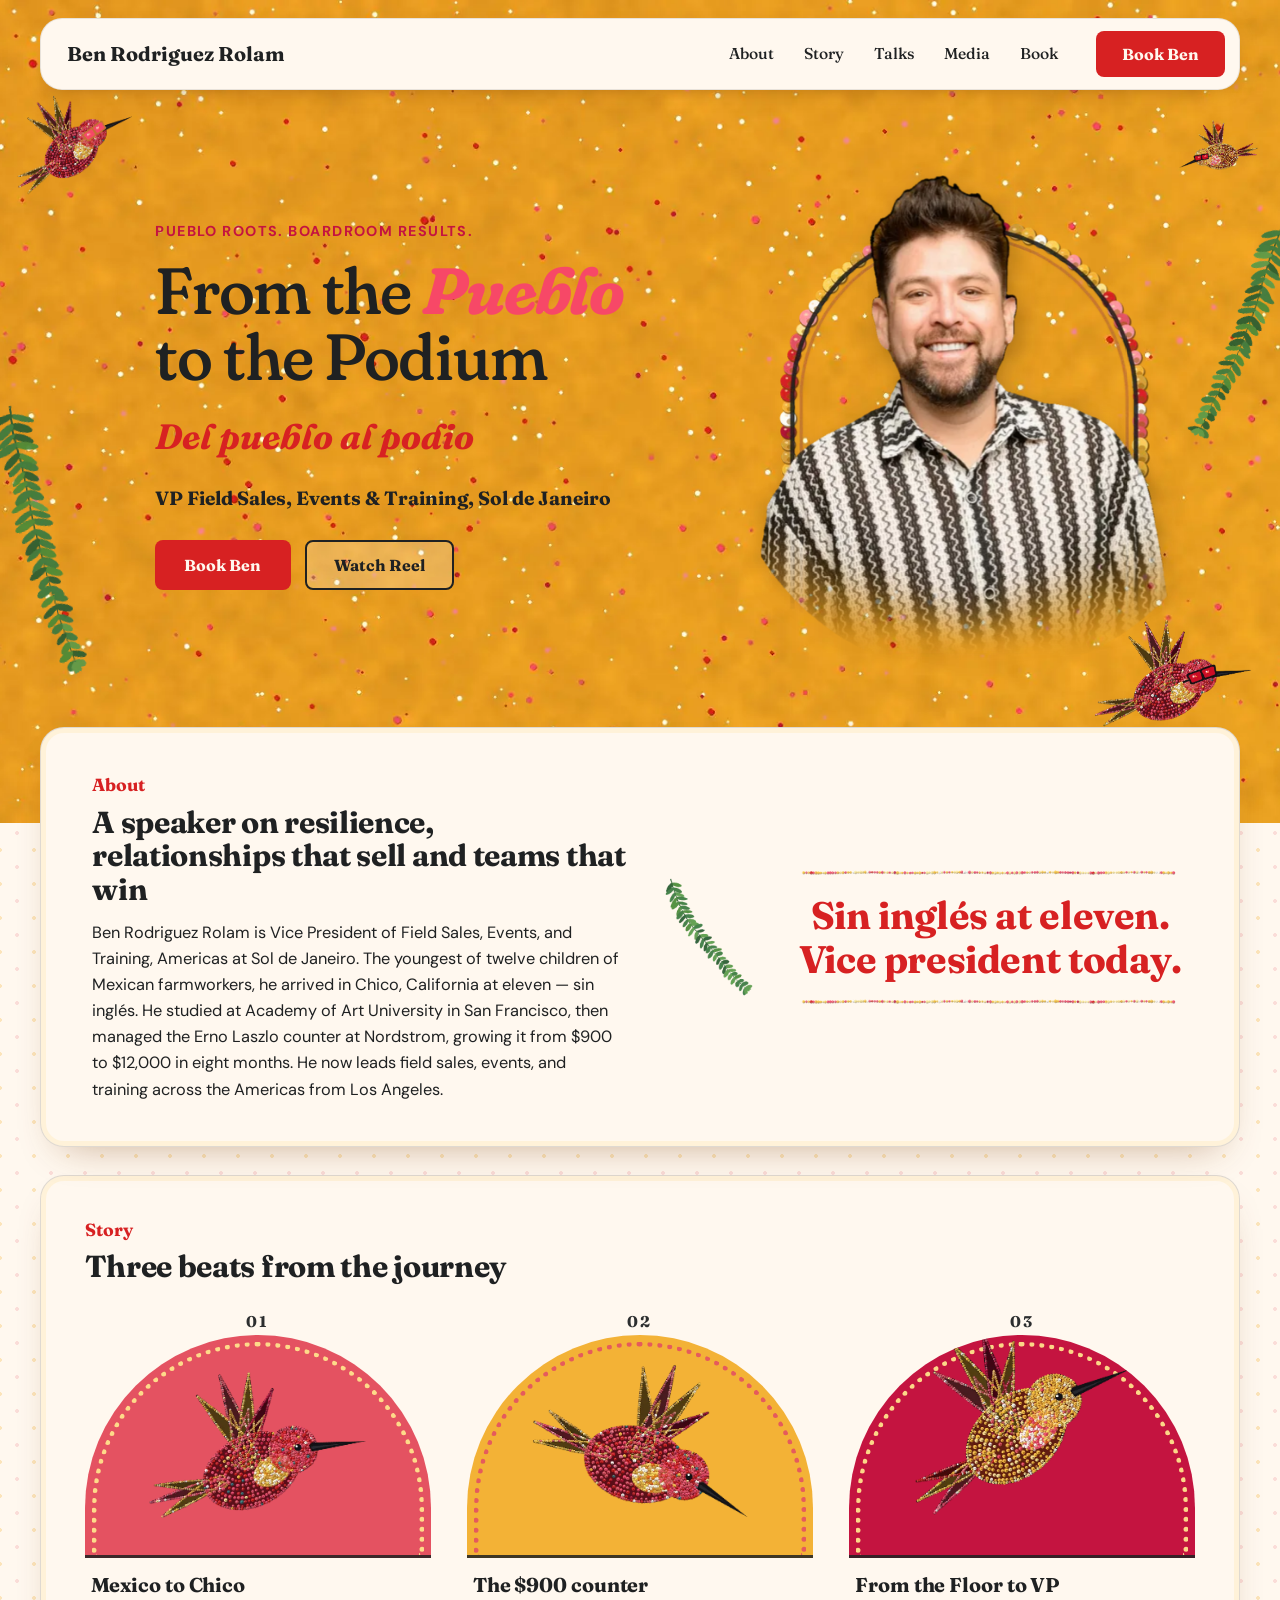
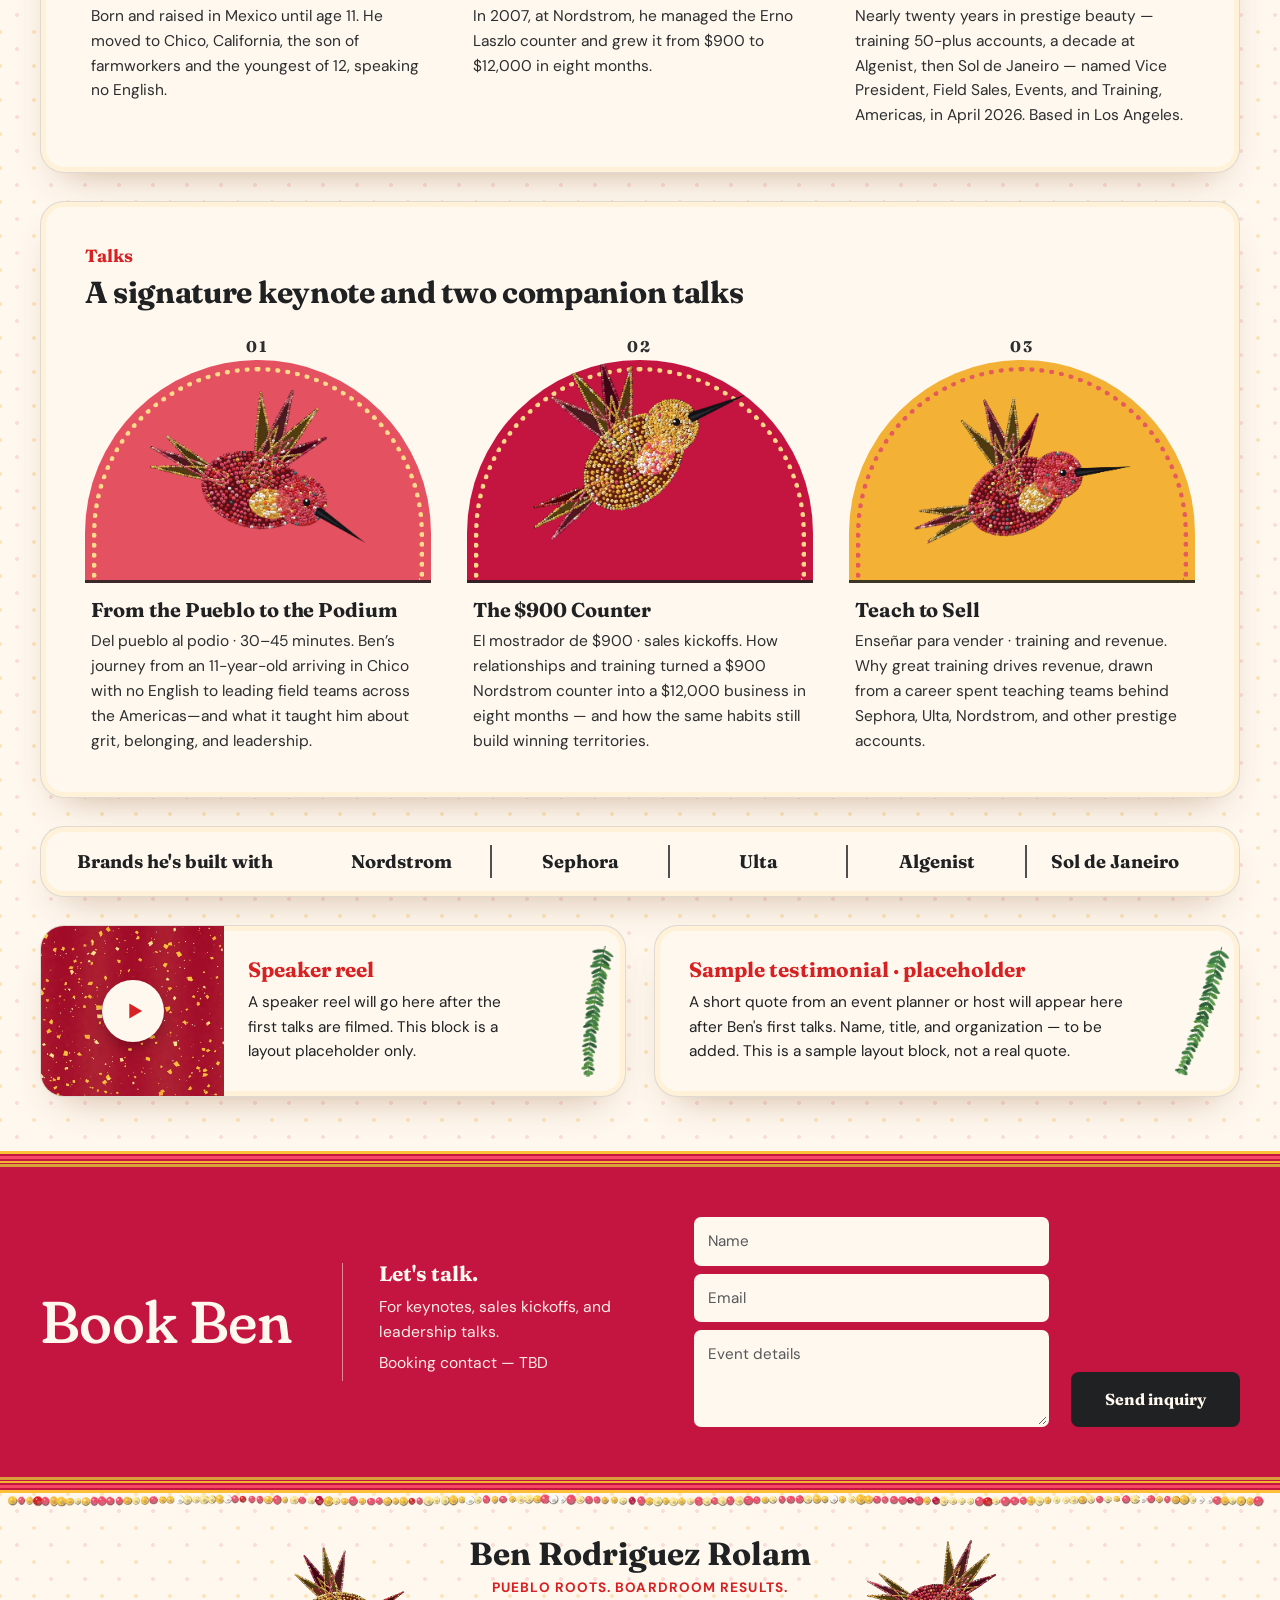
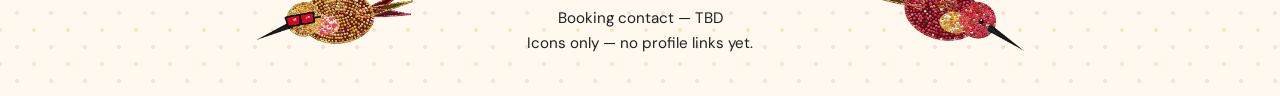
==== index.html @ c54d2fef "Ben Rodriguez Rolam homepage: D Pink & Gold" ====
<!doctype html>
<html lang="en">
<head>
<meta charset="utf-8">
<meta name="viewport" content="width=device-width, initial-scale=1, viewport-fit=cover">
<title>Ben Rodriguez Rolam — From the Pueblo to the Podium</title>
<meta name="description" content="Ben Rodriguez Rolam: Pueblo Roots. Boardroom Results. A speaker on resilience, relationships that sell and teams that win. VP Field Sales, Events &amp; Training, Sol de Janeiro.">
<meta name="theme-color" content="#F3B236">
<link rel="canonical" href="https://benrodriguezrolam.com/">

<meta property="og:type" content="website">
<meta property="og:site_name" content="Ben Rodriguez Rolam">
<meta property="og:title" content="Ben Rodriguez Rolam — From the Pueblo to the Podium">
<meta property="og:description" content="Pueblo Roots. Boardroom Results. A speaker on resilience, relationships that sell and teams that win.">
<meta property="og:url" content="https://benrodriguezrolam.com/">
<meta property="og:image" content="https://benrodriguezrolam.com/assets/og-image.jpg">
<meta property="og:image:width" content="1200">
<meta property="og:image:height" content="630">
<meta property="og:image:alt" content="Ben Rodriguez Rolam smiling in front of a beaded arch, with the headline From the Pueblo to the Podium.">
<meta name="twitter:card" content="summary_large_image">
<meta name="twitter:title" content="Ben Rodriguez Rolam — From the Pueblo to the Podium">
<meta name="twitter:description" content="Pueblo Roots. Boardroom Results. A speaker on resilience, relationships that sell and teams that win.">
<meta name="twitter:image" content="https://benrodriguezrolam.com/assets/og-image.jpg">

<link rel="icon" href="favicon.ico" sizes="any">
<link rel="icon" type="image/png" sizes="32x32" href="assets/favicon-32.png">
<link rel="icon" type="image/png" sizes="192x192" href="assets/favicon-192.png">
<link rel="apple-touch-icon" href="assets/apple-touch-icon.png">

<link rel="preconnect" href="https://fonts.googleapis.com">
<link rel="preconnect" href="https://fonts.gstatic.com" crossorigin>
<link href="https://fonts.googleapis.com/css2?family=DM+Sans:ital,opsz,wght@0,9..40,400;0,9..40,500;0,9..40,700&family=Fraunces:ital,opsz,wght@0,9..144,500;0,9..144,700;1,9..144,500;1,9..144,700&display=swap" rel="stylesheet">
<link rel="preload" as="image" href="assets/hero-gold.webp" type="image/webp">
<link rel="stylesheet" href="styles.css">

<script type="application/ld+json">
{"@context":"https://schema.org","@type":"Person","name":"Ben Rodriguez Rolam","url":"https://benrodriguezrolam.com/","jobTitle":"VP Field Sales, Events & Training, Sol de Janeiro","description":"A speaker on resilience, relationships that sell and teams that win."}
</script>
</head>
<body>
<a class="skip" href="#main">Skip to content</a>

<header class="hero" id="top">
  <nav class="nav" aria-label="Main">
    <a class="nav__name" href="#top">Ben Rodriguez Rolam</a>
    <ul class="nav__links" id="menu">
      <li><a href="#about">About</a></li>
      <li><a href="#story">Story</a></li>
      <li><a href="#talks">Talks</a></li>
      <li><a href="#media">Media</a></li>
      <li><a href="#book">Book</a></li>
    </ul>
    <a class="btn btn--red nav__cta" href="#book">Book Ben</a>
    <button class="nav__toggle" type="button" aria-expanded="false" aria-controls="menu" aria-label="Menu"><span></span><span></span><span></span></button>
  </nav>

  <div class="hero__inner">
    <div class="hero__text">
      <p class="eyebrow fade" style="--d:.15s">Pueblo Roots. Boardroom Results.</p>
      <h1 class="fade" style="--d:.3s"><span>From the <em>Pueblo</em></span> <span>to the Podium</span></h1>
      <p class="hero__sub fade" style="--d:.5s" lang="es">Del pueblo al podio</p>
      <p class="hero__role fade" style="--d:.65s">VP Field Sales, Events &amp; Training, Sol de Janeiro</p>
      <div class="hero__btns fade" style="--d:.8s">
        <a class="btn btn--red" href="#book">Book Ben</a>
        <a class="btn btn--ghost" href="#media">Watch Reel</a>
      </div>
    </div>
    <div class="hero__photo fade" style="--d:.2s">
      <img class="portrait" src="assets/ben-portrait.webp" srcset="assets/ben-portrait-sm.webp 640w, assets/ben-portrait.webp 1100w" sizes="(min-width: 900px) 560px, 90vw" width="1100" height="1067" alt="Ben Rodriguez Rolam, smiling, in a zigzag-striped shirt, framed by a beaded arch" fetchpriority="high">
    </div>
  </div>

  <!-- Landing hummingbirds: zip in, then hover. Static when reduced motion is on. -->
  <div class="birds" aria-hidden="true">
    <div class="bird bird--left"><img src="assets/bird-up-right-glasses.webp" alt="" width="560" height="489"></div>
    <div class="bird bird--right"><img src="assets/bird-right-glasses.webp" alt="" width="560" height="391"></div>
    <div class="bird bird--corner"><img src="assets/bird-up-left-glasses.webp" alt="" width="560" height="363"></div>
  </div>
  <img class="sprig sprig--l" src="assets/sprig-3.webp" alt="" width="112" height="568" aria-hidden="true">
  <img class="sprig sprig--r" src="assets/sprig-1.webp" alt="" width="160" height="581" aria-hidden="true">
</header>

<main id="main">
  <section class="about wrap" id="about" aria-labelledby="about-h">
    <div class="paper about__card">
      <div class="about__copy">
        <p class="label">About</p>
        <h2 id="about-h">A speaker on resilience, relationships that sell and teams that win</h2>
        <p>Ben Rodriguez Rolam is Vice President of Field Sales, Events, and Training, Americas at Sol de Janeiro. The youngest of twelve children of Mexican farmworkers, he arrived in Chico, California at eleven — sin inglés. He studied at Academy of Art University in San Francisco, then managed the Erno Laszlo counter at Nordstrom, growing it from $900 to $12,000 in eight months. He now leads field sales, events, and training across the Americas from Los Angeles.</p>
      </div>
      <img class="about__sprig" src="assets/sprig-2.webp" alt="" width="260" height="346" loading="lazy">
      <figure class="quote">
        <img class="quote__rule" src="assets/dotted-divider.webp" alt="" width="1800" height="60" loading="lazy">
        <blockquote><span lang="es">Sin inglés</span> at eleven.<br>Vice president today.</blockquote>
        <img class="quote__rule" src="assets/dotted-divider.webp" alt="" width="1800" height="60" loading="lazy">
      </figure>
    </div>
  </section>

  <section class="wrap panel-section reveal" id="story" aria-labelledby="story-h">
    <div class="paper panel">
      <p class="label">Story</p>
      <h2 id="story-h">Three beats from the journey</h2>
      <div class="cards">
        <article class="card">
          <p class="card__n">01</p>
          <div class="arch arch--pink"><img src="assets/bird-right.webp" alt="" width="560" height="391" loading="lazy"></div>
          <div class="card__body"><h3>Mexico to Chico</h3><p>Born and raised in Mexico until age 11. He moved to Chico, California, the son of farmworkers and the youngest of 12, speaking no English.</p></div>
        </article>
        <article class="card">
          <p class="card__n">02</p>
          <div class="arch arch--gold"><img src="assets/bird-dive.webp" alt="" width="560" height="407" loading="lazy"></div>
          <div class="card__body"><h3>The $900 counter</h3><p>In 2007, at Nordstrom, he managed the Erno Laszlo counter and grew it from $900 to $12,000 in eight months.</p></div>
        </article>
        <article class="card">
          <p class="card__n">03</p>
          <div class="arch arch--magenta"><img src="assets/bird-up-right.webp" alt="" width="560" height="489" loading="lazy"></div>
          <div class="card__body"><h3>From the Floor to VP</h3><p>Nearly twenty years in prestige beauty — training 50-plus accounts, a decade at Algenist, then Sol de Janeiro — named Vice President, Field Sales, Events, and Training, Americas, in April 2026. Based in Los Angeles.</p></div>
        </article>
      </div>
    </div>
  </section>

  <section class="wrap panel-section reveal" id="talks" aria-labelledby="talks-h">
    <div class="paper panel">
      <p class="label">Talks</p>
      <h2 id="talks-h">A signature keynote and two companion talks</h2>
      <div class="cards">
        <article class="card">
          <p class="card__n">01</p>
          <div class="arch arch--pink"><img src="assets/bird-dive.webp" alt="" width="560" height="407" loading="lazy"></div>
          <div class="card__body"><h3>From the Pueblo to the Podium</h3><p><span lang="es">Del pueblo al podio</span> · 30–45 minutes. Ben’s journey from an 11-year-old arriving in Chico with no English to leading field teams across the Americas—and what it taught him about grit, belonging, and leadership.</p></div>
        </article>
        <article class="card">
          <p class="card__n">02</p>
          <div class="arch arch--magenta"><img src="assets/bird-up-right.webp" alt="" width="560" height="489" loading="lazy"></div>
          <div class="card__body"><h3>The $900 Counter</h3><p><span lang="es">El mostrador de $900</span> · sales kickoffs. How relationships and training turned a $900 Nordstrom counter into a $12,000 business in eight months — and how the same habits still build winning territories.</p></div>
        </article>
        <article class="card">
          <p class="card__n">03</p>
          <div class="arch arch--gold"><img src="assets/bird-right.webp" alt="" width="560" height="391" loading="lazy"></div>
          <div class="card__body"><h3>Teach to Sell</h3><p><span lang="es">Enseñar para vender</span> · training and revenue. Why great training drives revenue, drawn from a career spent teaching teams behind Sephora, Ulta, Nordstrom, and other prestige accounts.</p></div>
        </article>
      </div>
    </div>
  </section>

  <section class="wrap reveal" aria-labelledby="brands-h">
    <div class="paper brands">
      <h2 id="brands-h" class="brands__lead">Brands he's built with</h2>
      <ul class="brands__list">
        <li>Nordstrom</li><li>Sephora</li><li>Ulta</li><li>Algenist</li><li>Sol de Janeiro</li>
      </ul>
    </div>
  </section>

  <section class="wrap media reveal" id="media" aria-label="Media">
    <article class="paper media__card">
      <div class="reel" role="img" aria-label="Speaker reel placeholder"><span class="reel__play"><svg viewBox="0 0 24 24" aria-hidden="true"><path d="M8 5.5v13l11-6.5z"/></svg></span></div>
      <div class="media__copy">
        <h3>Speaker reel</h3>
        <p>A speaker reel will go here after the first talks are filmed. This block is a layout placeholder only.</p>
      </div>
      <img class="media__sprig" src="assets/sprig-3.webp" alt="" width="112" height="568" loading="lazy">
    </article>
    <article class="paper media__card media__card--quote">
      <div class="media__copy">
        <h3>Sample testimonial · placeholder</h3>
        <p>A short quote from an event planner or host will appear here after Ben's first talks. Name, title, and organization — to be added. This is a sample layout block, not a real quote.</p>
      </div>
      <img class="media__sprig" src="assets/sprig-1.webp" alt="" width="160" height="581" loading="lazy">
    </article>
  </section>

  <section class="book" id="book" aria-labelledby="book-h">
    <div class="book__inner wrap">
      <h2 id="book-h" class="book__title">Book Ben</h2>
      <div class="book__copy">
        <h3>Let's talk.</h3>
        <p>For keynotes, sales kickoffs, and leadership talks.</p>
        <p>Booking contact — TBD</p>
      </div>
      <form class="form" id="inquiry" novalidate>
        <label><span class="sr">Name</span><input type="text" name="name" placeholder="Name" autocomplete="name"></label>
        <label><span class="sr">Email</span><input type="email" name="email" placeholder="Email" autocomplete="email"></label>
        <label><span class="sr">Event details</span><textarea name="details" rows="3" placeholder="Event details"></textarea></label>
        <button class="btn btn--ink" type="submit">Send inquiry</button>
        <p class="form__note" id="form-note" role="status" aria-live="polite" hidden>The inquiry form isn't live yet. Booking contact — TBD.</p>
      </form>
    </div>
  </section>
</main>

<footer class="foot">
  <img class="foot__beads" src="assets/dotted-divider.webp" alt="" width="1800" height="60" loading="lazy">
  <div class="foot__inner">
    <img class="foot__bird foot__bird--l" src="assets/bird-up-left-glasses.webp" alt="" width="560" height="363" loading="lazy">
    <div class="foot__center">
      <p class="foot__name">Ben Rodriguez Rolam</p>
      <p class="foot__tag">Pueblo Roots. Boardroom Results.</p>
      <p>Booking contact — TBD</p>
      <p>Icons only — no profile links yet.</p>
    </div>
    <img class="foot__bird foot__bird--r" src="assets/bird-dive.webp" alt="" width="560" height="407" loading="lazy">
  </div>
</footer>

<script src="script.js"></script>
</body>
</html>
---- styles.css ----
/* Ben Rodriguez Rolam — homepage. Plain CSS, no build step. */
:root{
  --gold:#FCC038; --gold-2:#F3B236; --gold-3:#D8A038; --gold-4:#C37431;
  --pink:#E45261; --pink-hot:#F74867; --magenta:#C41440; --red:#D72122;
  --cream:#FFF8EF; --ink:#1F2122;
  --serif:"Fraunces","Iowan Old Style","Palatino Linotype",Georgia,serif;
  --sans:"DM Sans",system-ui,-apple-system,"Segoe UI",Roboto,sans-serif;
  --wrap:1200px;
  --pad:clamp(16px,4vw,40px);
}
*,*::before,*::after{box-sizing:border-box}
html{scroll-behavior:smooth;scroll-padding-top:20px;-webkit-text-size-adjust:100%}
body{
  margin:0;font-family:var(--sans);font-size:1rem;line-height:1.6;color:var(--ink);
  background-color:var(--cream);
  background-image:
    radial-gradient(circle,rgba(228,82,97,.16) 1.6px,transparent 2.2px),
    radial-gradient(circle,rgba(243,178,54,.28) 1.6px,transparent 2.2px);
  background-size:34px 34px,34px 34px;background-position:0 0,17px 17px;
  overflow-x:hidden;
}
img{max-width:100%;height:auto;display:block}
a{color:inherit}
h1,h2,h3{font-family:var(--serif);margin:0;line-height:1.1}
p{margin:0 0 .8em}
.sr{position:absolute;width:1px;height:1px;overflow:hidden;clip:rect(0 0 0 0);white-space:nowrap}
.skip{position:absolute;left:-999px;top:8px;background:var(--ink);color:var(--cream);padding:8px 14px;border-radius:8px;z-index:100}
.skip:focus{left:8px}
.wrap{width:100%;max-width:calc(var(--wrap) + var(--pad)*2);margin-inline:auto;padding-inline:var(--pad)}
:focus-visible{outline:3px solid var(--ink);outline-offset:3px;border-radius:6px}

/* ---------- buttons ---------- */
.btn{
  display:inline-flex;align-items:center;justify-content:center;gap:.5em;
  font-family:var(--serif);font-weight:700;font-size:1rem;line-height:1;text-decoration:none;
  padding:.95em 1.7em;border-radius:8px;border:2px solid transparent;cursor:pointer;
  transition:transform .18s ease,box-shadow .18s ease,background .18s ease;
}
.btn:hover{transform:translateY(-2px);box-shadow:0 8px 18px -8px rgba(31,33,34,.55)}
.btn--red{background:var(--red);color:var(--cream)}
.btn--red:hover{background:var(--magenta)}
.btn--ghost{border-color:var(--ink);color:var(--ink);background:rgba(255,248,239,.25)}
.btn--ghost:hover{background:var(--cream)}
.btn--ink{background:var(--ink);color:var(--cream)}

/* ---------- hero ---------- */
.hero{
  position:relative;isolation:isolate;overflow:clip;
  background:var(--gold-2) url("assets/hero-gold.webp") center/cover no-repeat;
  padding:18px var(--pad) 150px;
}
.nav{
  position:relative;z-index:20;max-width:var(--wrap);margin:0 auto;
  display:flex;align-items:center;gap:24px;
  background:var(--cream);border-radius:22px;padding:12px 14px 12px 26px;
  box-shadow:0 8px 24px -14px rgba(90,40,0,.55);border:1.5px solid rgba(31,33,34,.1);
}
.nav__name{font-family:var(--serif);font-weight:700;font-size:1.25rem;text-decoration:none;white-space:nowrap;margin-right:auto}
.nav__links{display:flex;gap:30px;list-style:none;margin:0 14px 0 0;padding:0}
.nav__links a{font-family:var(--serif);font-weight:500;text-decoration:none;font-size:.98rem;position:relative;padding:4px 0}
.nav__links a::after{content:"";position:absolute;left:0;right:0;bottom:-1px;height:2px;border-radius:2px;background:var(--pink-hot);transform:scaleX(0);transition:transform .2s}
.nav__links a:hover::after{transform:scaleX(1)}
.nav__cta{padding:.8em 1.5em;white-space:nowrap}
.nav__toggle{display:none;background:none;border:0;padding:10px;cursor:pointer;flex-direction:column;gap:5px}
.nav__toggle span{display:block;width:22px;height:2.5px;background:var(--ink);border-radius:2px;transition:transform .2s,opacity .2s}
.nav__toggle[aria-expanded="true"] span:nth-child(1){transform:translateY(7.5px) rotate(45deg)}
.nav__toggle[aria-expanded="true"] span:nth-child(2){opacity:0}
.nav__toggle[aria-expanded="true"] span:nth-child(3){transform:translateY(-7.5px) rotate(-45deg)}

.hero__inner{
  position:relative;z-index:5;max-width:var(--wrap);margin:0 auto;
  display:grid;grid-template-columns:1.05fr .95fr;align-items:center;gap:clamp(8px,3vw,40px);
  padding-top:clamp(20px,4vw,48px);
}
.hero__text{padding-left:clamp(0px,9vw,120px);padding-block:20px}
.eyebrow{font-weight:700;font-size:.9rem;letter-spacing:.1em;text-transform:uppercase;color:var(--magenta);margin-bottom:14px}
.hero h1{font-weight:500;font-size:clamp(2.1rem,5.1vw,4.4rem);letter-spacing:-.02em;line-height:1.02;font-variation-settings:"SOFT" 100,"WONK" 1}
.hero h1 span{display:block;white-space:nowrap}
.hero h1 em{font-style:italic;font-weight:700;color:var(--pink-hot)}
.hero__sub{font-family:var(--serif);font-style:italic;font-weight:700;font-size:clamp(1.5rem,2.8vw,2.2rem);color:var(--red);margin:18px 0 18px}
.hero__role{font-family:var(--serif);font-weight:700;font-size:clamp(1rem,1.5vw,1.2rem);margin-bottom:26px}
.hero__btns{display:flex;gap:14px;flex-wrap:wrap}
.hero__photo{position:relative;justify-self:end;width:100%;max-width:580px}
.portrait{width:100%;height:auto}

.sprig{position:absolute;z-index:2;pointer-events:none;opacity:.95}
.sprig--l{left:max(10px,calc(50% - 640px + 6px));bottom:140px;width:56px;transform:rotate(-12deg)}
.sprig--r{right:max(6px,calc(50% - 650px));top:215px;width:64px;transform:rotate(14deg)}

/* ---------- landing hummingbirds ---------- */
.birds{position:absolute;inset:0;z-index:8;pointer-events:none}
.bird{position:absolute;will-change:transform,opacity;
  animation:zip 1.7s cubic-bezier(.16,.8,.24,1) var(--delay,.3s) both}
.bird img{width:100%;height:auto;transform-origin:50% 60%;
  animation:flutter .09s ease-in-out calc(var(--delay,.3s)) 18 alternate,
            hover 3.4s ease-in-out calc(var(--delay,.3s) + 1.7s) infinite}
.bird--left{--delay:.35s;--fx:-60vw;--fy:90px;--fr:-14deg;left:max(8px,calc(50% - 640px + 14px));top:92px;width:clamp(86px,9.5vw,132px)}
.bird--right{--delay:.7s;--fx:55vw;--fy:120px;--fr:12deg;right:max(8px,calc(50% - 640px + 24px));bottom:92px;width:clamp(110px,13vw,176px)}
.bird--right img{animation-duration:.09s,3.9s}
.bird--corner{--delay:1.05s;--fx:50vw;--fy:-10px;--fr:8deg;right:max(10px,calc(50% - 640px + 20px));top:118px;width:clamp(64px,6.5vw,92px)}
.bird--corner img{animation-duration:.08s,3.1s}
@keyframes zip{
  0%{opacity:0;transform:translate(var(--fx),var(--fy)) rotate(var(--fr)) scale(.8)}
  12%{opacity:1}
  70%{transform:translate(calc(var(--fx)*-.04),-8px) rotate(calc(var(--fr)*-.3)) scale(1.03)}
  100%{opacity:1;transform:translate(0,0) rotate(0) scale(1)}
}
@keyframes flutter{from{transform:rotate(-3deg) scaleY(1)}to{transform:rotate(3deg) scaleY(.9)}}
@keyframes hover{0%,100%{transform:translateY(0) rotate(0)}50%{transform:translateY(-6px) rotate(1.8deg)}}

.fade{animation:fadeUp .9s cubic-bezier(.2,.7,.2,1) var(--d,0s) both}
@keyframes fadeUp{from{opacity:0;transform:translateY(18px)}to{opacity:1;transform:none}}

/* ---------- paper cards ---------- */
.paper{
  background:var(--cream);border:1.5px solid rgba(31,33,34,.14);border-radius:24px;
  box-shadow:0 18px 40px -22px rgba(120,60,10,.45),inset 0 0 0 5px rgba(252,192,56,.12);
}
.label{font-family:var(--serif);font-weight:700;color:var(--red);font-size:1.1rem;margin-bottom:6px}
h2{font-weight:700;font-size:clamp(1.45rem,2.4vw,1.9rem);letter-spacing:-.01em}

/* about */
.about{margin-top:-96px;position:relative;z-index:10}
.about__card{
  display:grid;grid-template-columns:minmax(0,1.35fr) auto minmax(0,1fr);align-items:center;
  gap:clamp(16px,3vw,44px);padding:clamp(22px,3.4vw,44px) clamp(22px,4vw,56px);
}
.about__copy h2{margin-bottom:14px;max-width:30ch}
.about__copy p:last-child{margin:0;font-size:1.02rem;max-width:62ch}
.about__sprig{width:90px;opacity:.95}
.quote{margin:0;text-align:center}
.quote blockquote{
  margin:14px 0;font-family:var(--serif);font-weight:700;color:var(--red);
  font-size:clamp(1.7rem,3vw,2.5rem);line-height:1.15;letter-spacing:-.01em;
}
.quote__rule{width:100%;max-width:380px;margin-inline:auto}

/* story + talks */
.panel-section{margin-top:28px}
.panel{padding:clamp(22px,3.4vw,40px) clamp(18px,3.4vw,44px) clamp(26px,3.4vw,44px)}
.panel h2{margin-bottom:26px}
.cards{display:grid;grid-template-columns:repeat(3,minmax(0,1fr));gap:clamp(18px,3vw,36px)}
.card__n{font-family:var(--serif);font-weight:700;text-align:center;margin:0 0 6px;font-size:.95rem;letter-spacing:.14em;color:var(--magenta)}
.arch{
  position:relative;border-bottom:3px solid rgba(31,33,34,.85);aspect-ratio:1.55/1;border-radius:999px 999px 0 0;
  display:flex;align-items:flex-end;justify-content:center;overflow:hidden;
  padding-bottom:6%;
}
.arch::after{content:"";position:absolute;inset:7px 7px 0;border-radius:999px 999px 0 0;border:5px dotted rgba(255,226,140,.95);border-bottom:0;pointer-events:none}
.arch--pink{background:var(--pink)}
.arch--gold{background:var(--gold-2)}
.arch--magenta{background:var(--magenta)}
.arch--gold::after{border-color:rgba(228,82,97,.9)}
.arch img{width:66%;max-width:260px;position:relative;z-index:1;transform:translateY(-6%)}
.card__body{padding:16px 6px 0}
.card h3{font-weight:700;font-size:1.25rem;margin-bottom:8px;letter-spacing:-.005em}
.card p{font-size:.97rem;line-height:1.6;margin:0;color:#2c2e2f}

/* brands */
.brands{display:flex;align-items:center;margin-top:28px;padding:18px clamp(16px,3vw,36px);gap:clamp(12px,2.4vw,32px)}
.brands__lead{font-size:1.15rem;white-space:nowrap}
.brands__list{display:flex;flex:1;justify-content:space-between;list-style:none;margin:0;padding:0;font-family:var(--serif);font-weight:700;font-size:1.15rem}
.brands__list li{flex:1;text-align:center;padding:2px 10px}
.brands__list li+li{border-left:2px solid rgba(31,33,34,.78)}
.brands__lead{padding-right:clamp(0px,1vw,10px)}

/* media */
.media{display:grid;grid-template-columns:1fr 1fr;gap:clamp(16px,2.4vw,28px);margin-top:28px;padding-inline:var(--pad)}
.media__card{position:relative;display:flex;align-items:stretch;gap:clamp(14px,2vw,24px);overflow:hidden;min-height:170px;padding-right:clamp(70px,8vw,110px)}
.media__card--quote{padding:clamp(20px,2.6vw,30px) clamp(80px,9vw,120px) clamp(20px,2.6vw,30px) clamp(20px,3vw,34px)}
.reel{flex:0 0 38%;position:relative;background:var(--magenta) url("assets/reel.webp") center/cover;display:grid;place-items:center;min-height:170px}
.reel__play{width:62px;height:62px;border-radius:50%;background:var(--cream);display:grid;place-items:center;box-shadow:0 6px 18px -6px rgba(0,0,0,.5)}
.reel__play svg{width:28px;height:28px;fill:var(--red);margin-left:3px}
.media__copy{align-self:center;padding:18px 0}
.media__card--quote .media__copy{padding:0}
.media__copy h3{font-weight:700;font-size:1.3rem;color:var(--red);margin-bottom:8px}
.media__copy p{margin:0;font-size:.96rem}
.media__sprig{position:absolute;right:18px;top:50%;height:min(150px,80%);width:auto;transform:translateY(-50%) rotate(10deg)}

/* book */
.book{
  margin-top:54px;color:var(--cream);
  background:var(--magenta);
  padding:clamp(40px,5.4vw,66px) 0;position:relative;
}
.book::before,.book::after{
  content:"";position:absolute;left:0;right:0;height:16px;
  background:repeating-linear-gradient(to bottom,var(--gold) 0 3px,var(--magenta) 3px 5px,var(--pink-hot) 5px 8px,var(--magenta) 8px 10px,var(--gold-2) 10px 12px,var(--magenta) 12px 13px,var(--gold-3) 13px 16px);
}
.book::before{top:0}.book::after{bottom:0;transform:scaleY(-1)}
.book__inner{display:grid;grid-template-columns:auto auto 1fr;gap:clamp(20px,4vw,56px);align-items:center}
.book__title{font-weight:500;font-size:clamp(2.4rem,4.6vw,3.7rem);letter-spacing:-.01em;line-height:1;font-variation-settings:"SOFT" 100,"WONK" 1}
.book__copy{border-left:1.5px solid rgba(255,248,239,.5);padding-left:clamp(18px,3vw,36px);max-width:300px}
.book__copy h3{font-size:1.3rem;margin-bottom:8px}
.book__copy p{margin:0 0 6px;font-size:.98rem;opacity:.96}
.form{display:grid;grid-template-columns:1fr auto;grid-template-areas:"n b" "e b" "d b";gap:8px 22px;align-items:start;max-width:620px;justify-self:end;width:100%}
.form label:nth-of-type(1){grid-area:n}.form label:nth-of-type(2){grid-area:e}.form label:nth-of-type(3){grid-area:d}
.form .btn{grid-area:b;align-self:end;padding:1.1em 2em}
.form input,.form textarea{
  width:100%;font:inherit;font-size:.95rem;color:var(--ink);background:var(--cream);
  border:2px solid transparent;border-radius:7px;padding:10px 12px;display:block;
}
.form textarea{resize:vertical;min-height:84px}
.form input::placeholder,.form textarea::placeholder{color:#55585a}
.form input:focus,.form textarea:focus{outline:3px solid var(--gold);outline-offset:1px}
.form__note{grid-column:1/-1;margin:6px 0 0;font-weight:700;color:var(--gold);font-size:.95rem}

/* footer */
.foot{text-align:center;padding:0 var(--pad) 40px;position:relative;overflow:hidden}
.foot__beads{width:100%;max-width:none;height:14px;object-fit:cover;margin:0 calc(var(--pad)*-1);width:calc(100% + var(--pad)*2)}
.foot__inner{position:relative;max-width:var(--wrap);margin:0 auto;padding:28px 0 0;display:flex;align-items:center;justify-content:center;gap:clamp(8px,4vw,60px)}
.foot__center{flex:0 1 auto}
.foot__center p{margin:0;font-size:.95rem}
.foot__name{font-family:var(--serif);font-weight:700;font-size:clamp(1.5rem,2.6vw,2rem)!important;line-height:1.1}
.foot__tag{font-weight:700;letter-spacing:.08em;text-transform:uppercase;color:var(--red);font-size:.85rem!important;margin:6px 0 8px!important}
.foot__bird{width:clamp(96px,13vw,170px);flex:none}
.foot__bird--r{transform:scaleX(1)}

/* scroll reveal (only when JS is on) */
.js .reveal{opacity:0;transform:translateY(22px);transition:opacity .7s ease,transform .7s ease}
.js .reveal.in{opacity:1;transform:none}

/* ---------- tablet ---------- */
@media (max-width:1020px){
  .about__card{grid-template-columns:1fr;text-align:left}
  .about__sprig{display:none}
  .quote{border-top:1.5px dashed rgba(196,20,64,.35);padding-top:20px}
  .quote__rule{max-width:300px}
  .book__inner{grid-template-columns:1fr 1fr}
  .book__title{grid-column:1/-1}
  .book__copy{max-width:none}
  .form{justify-self:stretch;max-width:none}
  .media{grid-template-columns:1fr}
  .brands{flex-wrap:wrap}
  .sprig--l,.sprig--r{display:none}
}
@media (max-width:860px){
  .cards{grid-template-columns:1fr;max-width:460px;margin-inline:auto}
  .arch{aspect-ratio:1.7/1}
  .hero__inner{grid-template-columns:1fr}
  .hero h1{font-size:clamp(2.1rem,8vw,3.8rem)}
  .hero__text{padding-left:0;text-align:left;padding-top:84px}
  .hero__photo{justify-self:center;max-width:520px;margin-top:-34px}
  .nav__links{
    position:absolute;left:0;right:0;top:calc(100% + 8px);margin:0;flex-direction:column;gap:0;
    background:var(--cream);border-radius:18px;border:1.5px solid rgba(31,33,34,.12);padding:8px 22px;
    box-shadow:0 18px 30px -14px rgba(90,40,0,.5);display:none;
  }
  .nav__links.open{display:flex}
  .nav__links li+li{border-top:1px solid rgba(31,33,34,.1)}
  .nav__links a{display:block;padding:14px 0;font-size:1.1rem}
  .nav__links a::after{display:none}
  .nav__toggle{display:flex}
  .nav{gap:8px;padding:9px 6px 9px 18px}
  .nav__name{font-size:1.02rem}
  .nav__cta{padding:.7em 1.05em;font-size:.9rem}
  .nav__toggle{padding:8px}
  .bird--left{top:86px}
}
@media (max-width:640px){
  .hero{padding-bottom:110px}
  .about{margin-top:-70px}
  .brands{display:block;padding:18px}
  .brands__lead{text-align:center;margin-bottom:12px}
  .brands__list{display:grid;grid-template-columns:1fr 1fr;gap:10px 0}
  .brands__list li:nth-child(odd){border-left:0}
  .brands__list li:nth-child(5){grid-column:1/-1;border-left:0;border-top:2px solid rgba(31,33,34,.2);padding-top:10px;margin-top:2px}
  .brands__list li+li{border-left:2px solid rgba(31,33,34,.5)}
  .brands__list li:nth-child(3){border-left:0}
  .media__card{flex-direction:column;padding-right:0;min-height:0}
  .reel{flex:none;min-height:180px}
  .media__copy{padding:6px 76px 22px 20px}
  .media__card--quote{padding:22px 76px 22px 20px}
  .media__sprig{top:auto;bottom:20px;height:96px;transform:rotate(10deg)}
  .media__card--quote .media__sprig{top:50%;bottom:auto;height:110px;transform:translateY(-50%) rotate(10deg)}
  .book__inner{grid-template-columns:1fr}
  .book__copy{border-left:0;padding-left:0;border-top:1.5px solid rgba(255,248,239,.4);padding-top:18px}
  .form{grid-template-columns:1fr;grid-template-areas:"n" "e" "d" "b"}
  .form .btn{width:100%}
  .foot__inner{flex-direction:column;gap:10px;padding-top:16px}
  .foot__bird{width:96px}
  .foot__bird--l{order:-1}
  .foot__bird--r{order:2;margin-top:6px}
}
@media (max-width:420px){
  .eyebrow{font-size:.8rem}
  .hero__btns .btn{flex:1}
}

/* ---------- reduced motion: static, finished state ---------- */
@media (prefers-reduced-motion:reduce){
  html{scroll-behavior:auto}
  .bird,.bird img,.fade{animation:none!important}
  .js .reveal{opacity:1;transform:none;transition:none}
  .btn{transition:none}
}
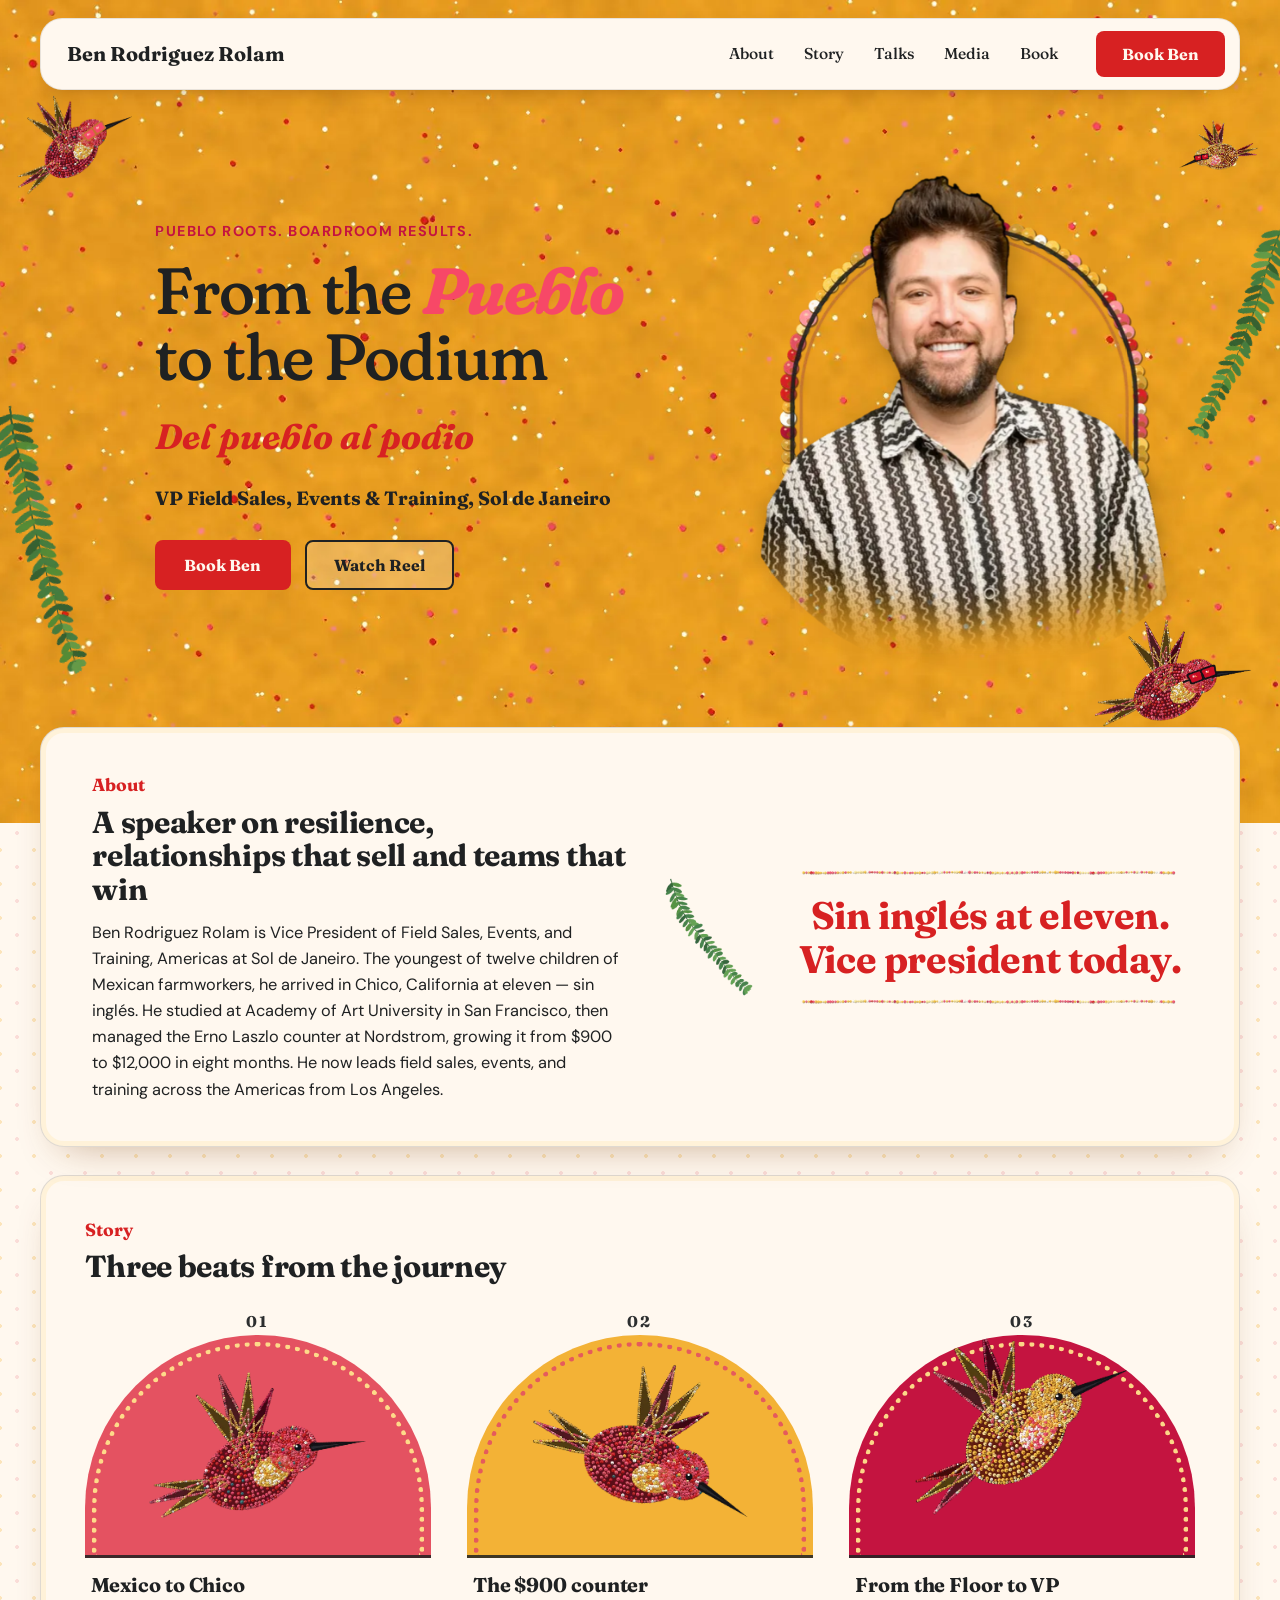
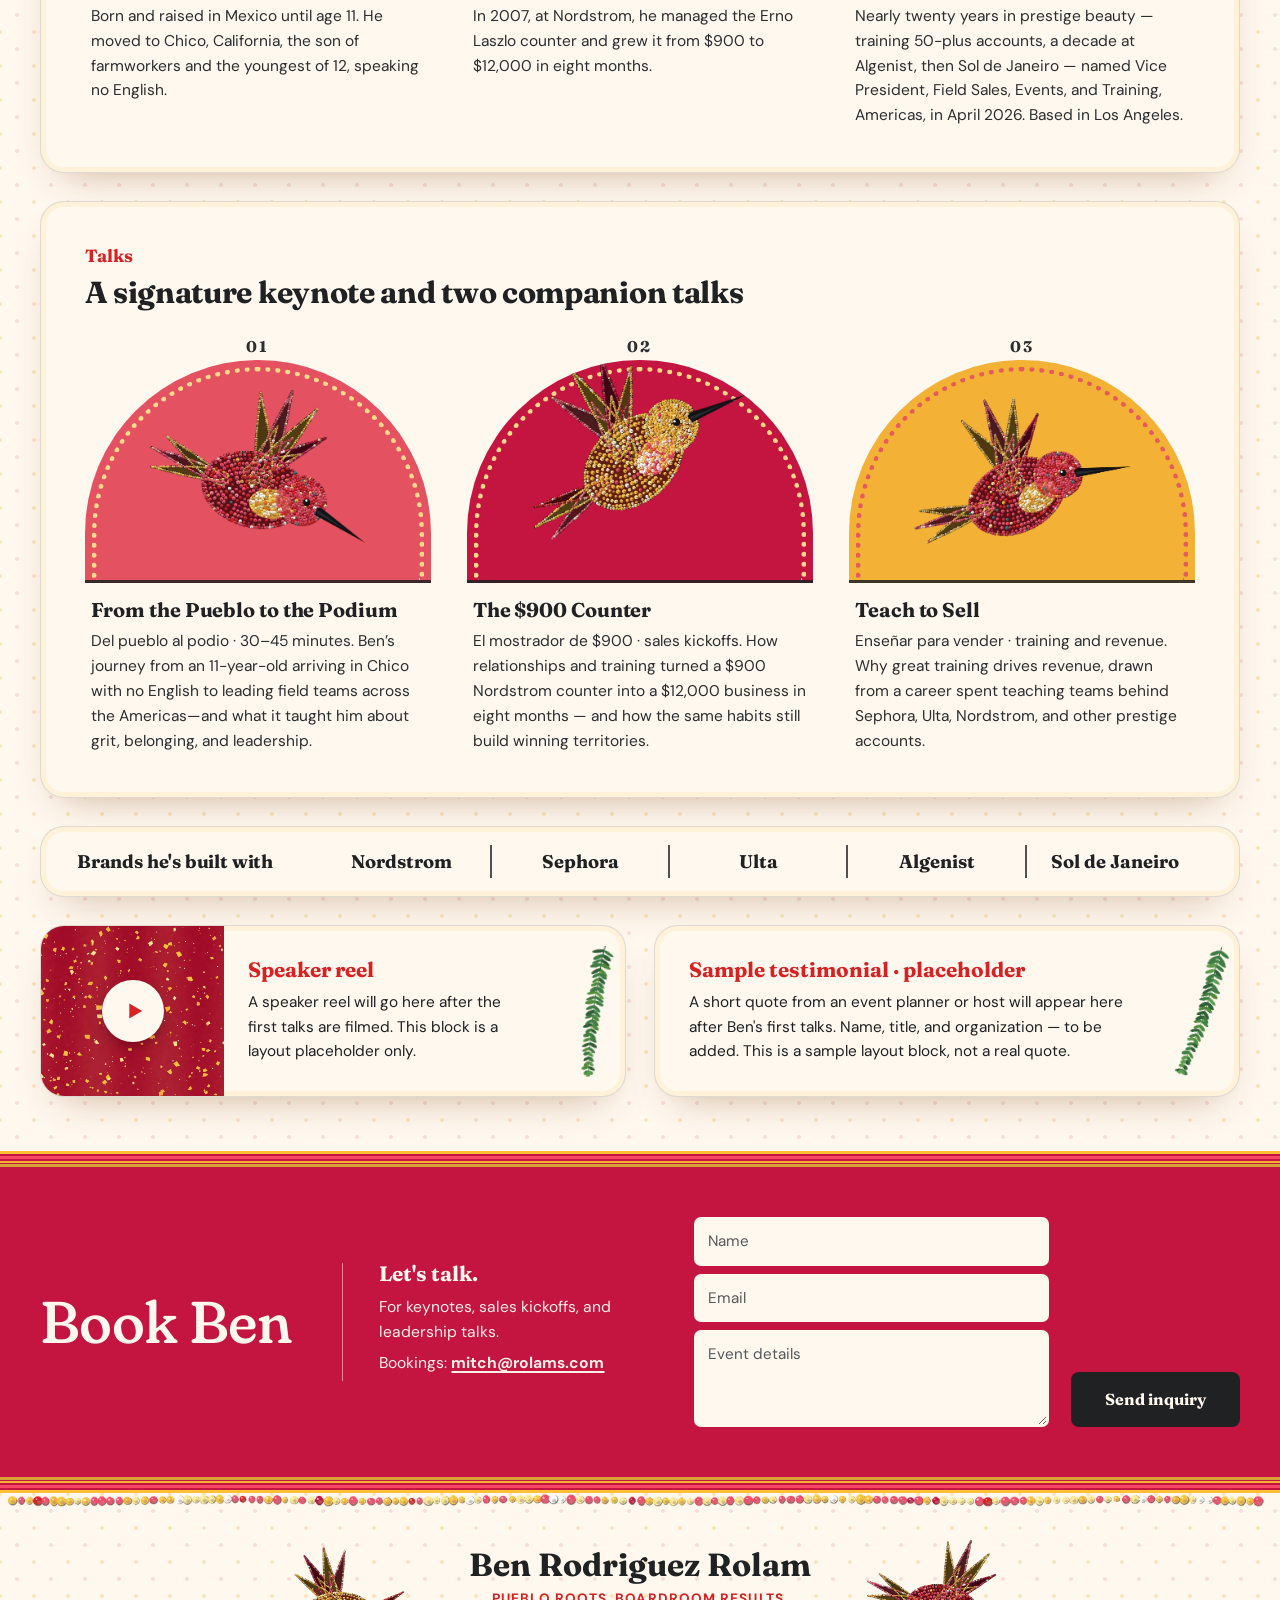
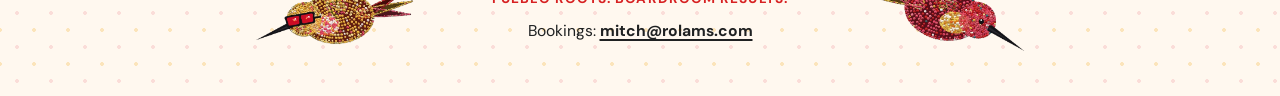
==== commit d6c2e15c: "Wire inquiry form to FormSubmit (mitch@rolams.com); bookings mailto; remove placeholder lines" ====
--- a/index.html
+++ b/index.html
@@ -178,14 +178,18 @@
       <div class="book__copy">
         <h3>Let's talk.</h3>
         <p>For keynotes, sales kickoffs, and leadership talks.</p>
-        <p>Booking contact — TBD</p>
-      </div>
-      <form class="form" id="inquiry" novalidate>
-        <label><span class="sr">Name</span><input type="text" name="name" placeholder="Name" autocomplete="name"></label>
-        <label><span class="sr">Email</span><input type="email" name="email" placeholder="Email" autocomplete="email"></label>
-        <label><span class="sr">Event details</span><textarea name="details" rows="3" placeholder="Event details"></textarea></label>
+        <p class="booking-mail">Bookings: <a href="mailto:mitch@rolams.com">mitch@rolams.com</a></p>
+      </div>
+      <form class="form" id="inquiry" action="https://formsubmit.co/mitch@rolams.com" method="POST">
+        <label><span class="sr">Name</span><input type="text" name="name" placeholder="Name" autocomplete="name" required></label>
+        <label><span class="sr">Email</span><input type="email" name="email" placeholder="Email" autocomplete="email" required></label>
+        <label><span class="sr">Event details</span><textarea name="message" rows="3" placeholder="Event details"></textarea></label>
+        <input type="hidden" name="_subject" value="New speaking inquiry — benrodriguezrolam.com">
+        <input type="hidden" name="_template" value="table">
+        <input type="hidden" name="_captcha" value="false">
+        <input type="text" name="_honey" value="" tabindex="-1" autocomplete="off" aria-hidden="true" style="position:absolute;left:-9999px;opacity:0;height:0;width:0">
         <button class="btn btn--ink" type="submit">Send inquiry</button>
-        <p class="form__note" id="form-note" role="status" aria-live="polite" hidden>The inquiry form isn't live yet. Booking contact — TBD.</p>
+        <p class="form__note" id="form-note" role="status" aria-live="polite" hidden></p>
       </form>
     </div>
   </section>
@@ -198,8 +202,7 @@
     <div class="foot__center">
       <p class="foot__name">Ben Rodriguez Rolam</p>
       <p class="foot__tag">Pueblo Roots. Boardroom Results.</p>
-      <p>Booking contact — TBD</p>
-      <p>Icons only — no profile links yet.</p>
+      <p class="booking-mail">Bookings: <a href="mailto:mitch@rolams.com">mitch@rolams.com</a></p>
     </div>
     <img class="foot__bird foot__bird--r" src="assets/bird-dive.webp" alt="" width="560" height="407" loading="lazy">
   </div>
--- a/styles.css
+++ b/styles.css
@@ -203,7 +203,12 @@
 .form textarea{resize:vertical;min-height:84px}
 .form input::placeholder,.form textarea::placeholder{color:#55585a}
 .form input:focus,.form textarea:focus{outline:3px solid var(--gold);outline-offset:1px}
-.form__note{grid-column:1/-1;margin:6px 0 0;font-weight:700;color:var(--gold);font-size:.95rem}
+.form__note{grid-column:1/-1;margin:6px 0 0;font-weight:700;color:var(--gold);font-size:.98rem}
+.form__note a{color:var(--cream);text-underline-offset:3px}
+.form .btn:disabled{opacity:.7;cursor:progress}
+.booking-mail a{font-weight:700;text-underline-offset:3px;text-decoration-thickness:1.5px}
+.booking-mail a:hover{text-decoration-color:var(--pink-hot)}
+.foot__center .booking-mail{font-size:.98rem}
 
 /* footer */
 .foot{text-align:center;padding:0 var(--pad) 40px;position:relative;overflow:hidden}
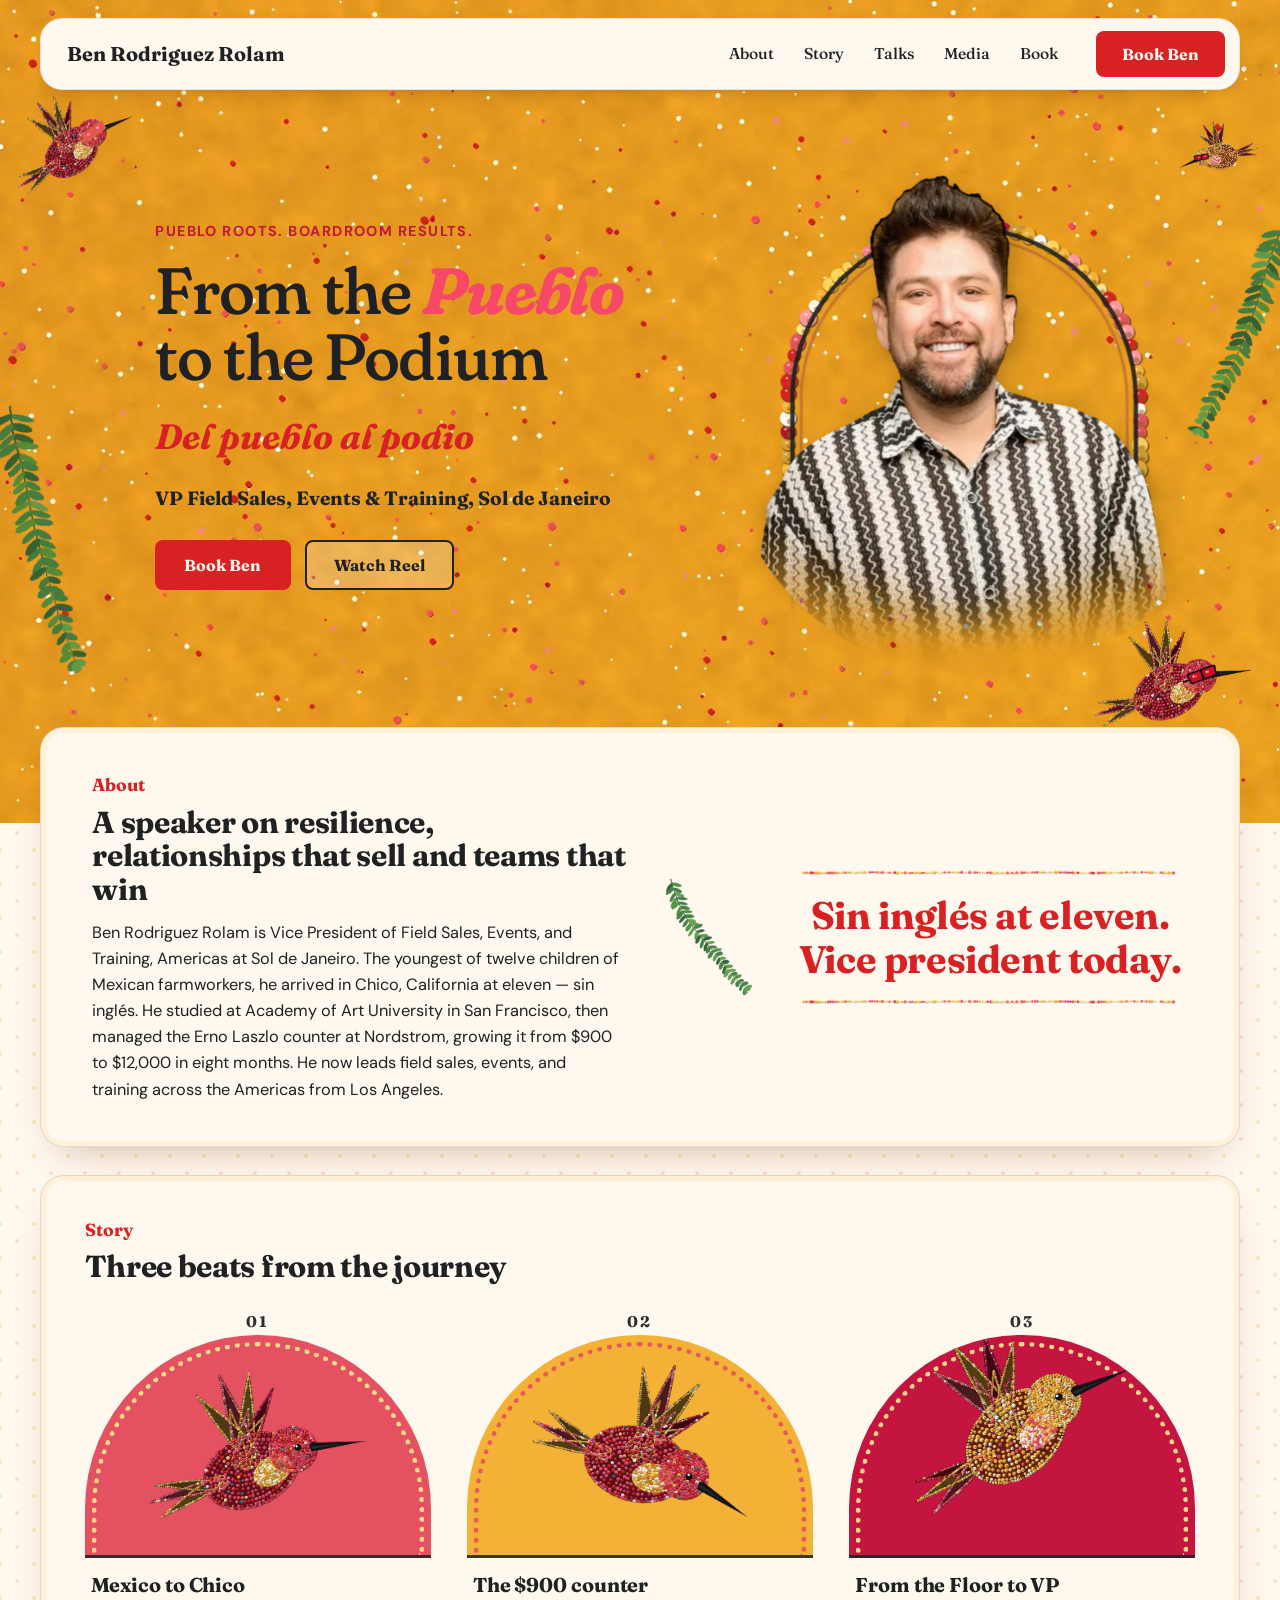
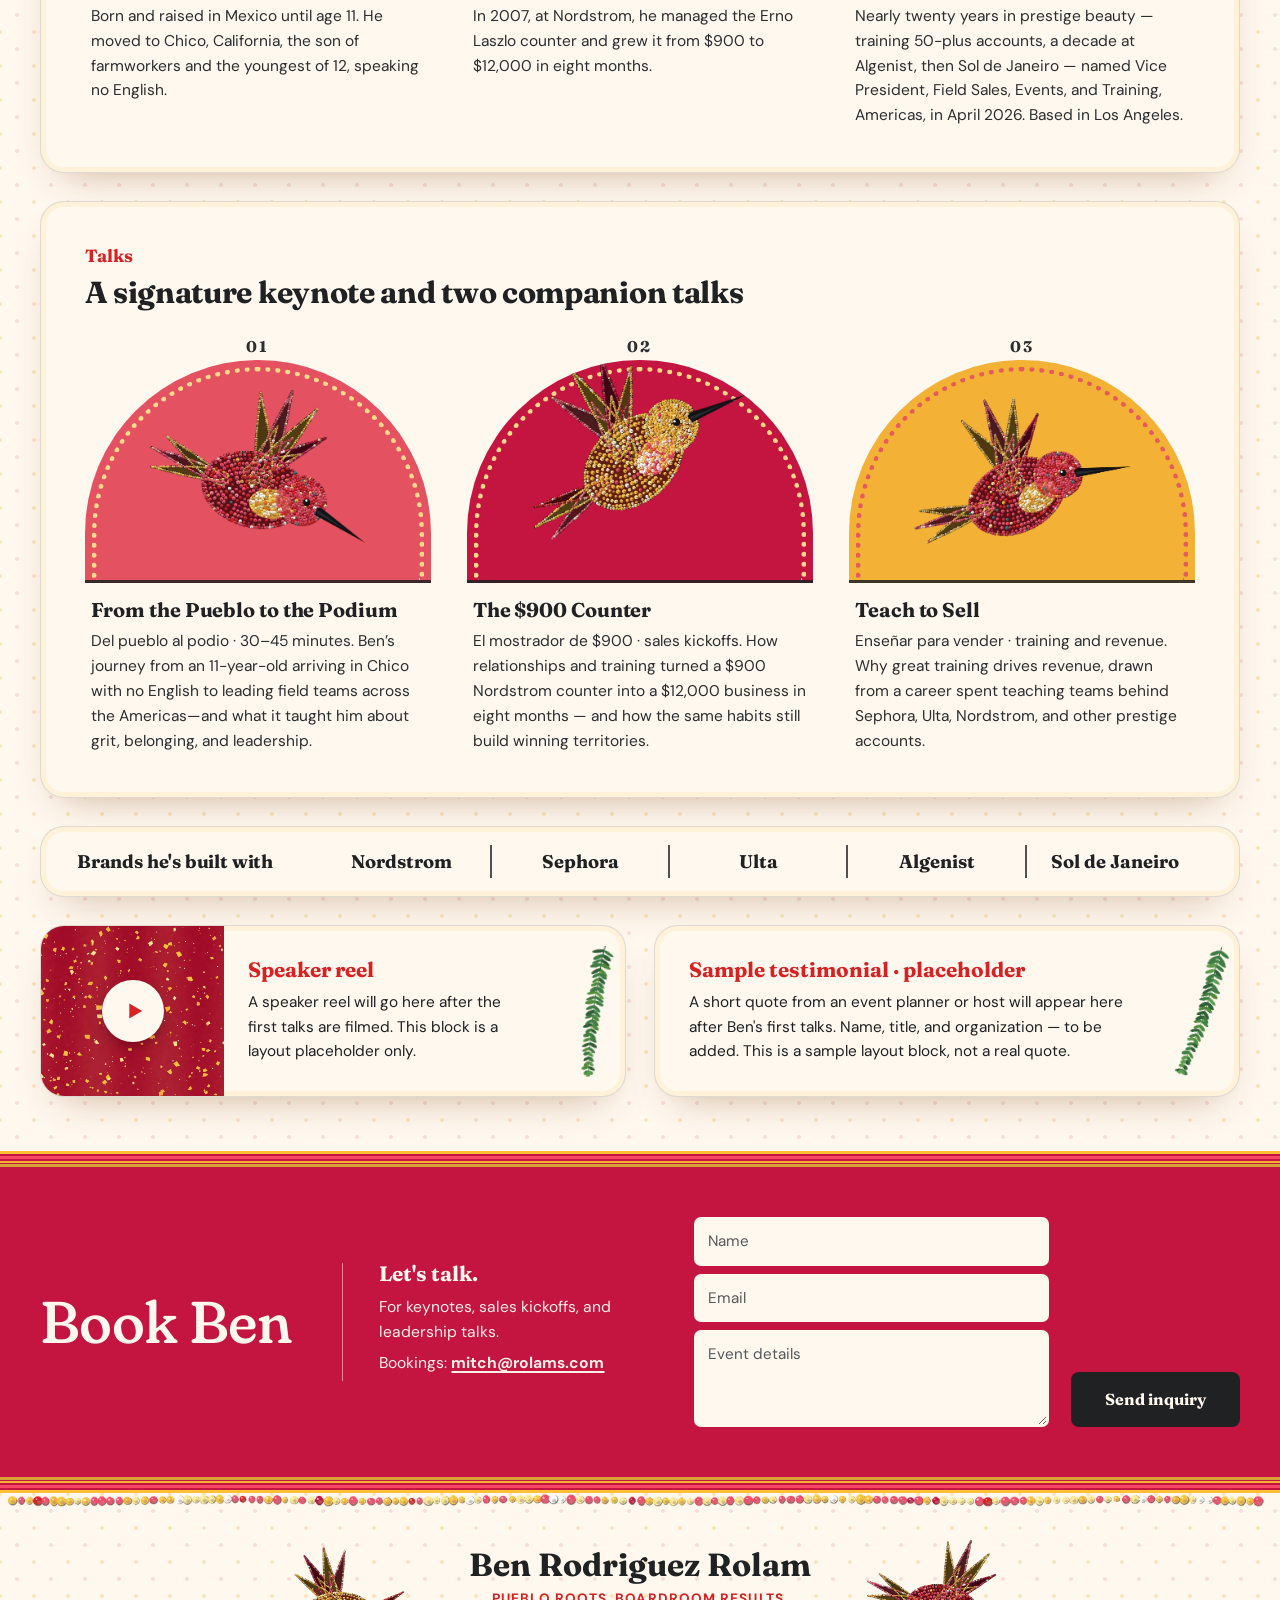
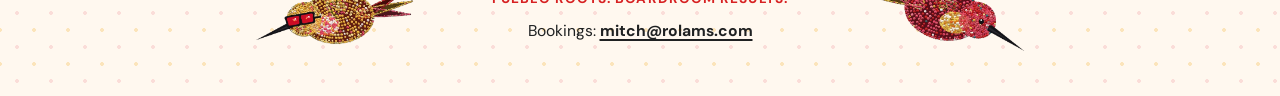
==== commit f0fac6a3: "Hummingbirds: start after hero loads, longer fly-in, gentle reduced-motion version" ====
--- a/index.html
+++ b/index.html
@@ -31,7 +31,8 @@
 <link rel="preconnect" href="https://fonts.gstatic.com" crossorigin>
 <link href="https://fonts.googleapis.com/css2?family=DM+Sans:ital,opsz,wght@0,9..40,400;0,9..40,500;0,9..40,700&family=Fraunces:ital,opsz,wght@0,9..144,500;0,9..144,700;1,9..144,500;1,9..144,700&display=swap" rel="stylesheet">
 <link rel="preload" as="image" href="assets/hero-gold.webp" type="image/webp">
-<link rel="stylesheet" href="styles.css">
+<script>document.documentElement.classList.add('js')</script>
+<link rel="stylesheet" href="styles.css?v=3">
 
 <script type="application/ld+json">
 {"@context":"https://schema.org","@type":"Person","name":"Ben Rodriguez Rolam","url":"https://benrodriguezrolam.com/","jobTitle":"VP Field Sales, Events & Training, Sol de Janeiro","description":"A speaker on resilience, relationships that sell and teams that win."}
@@ -180,7 +181,7 @@
         <p>For keynotes, sales kickoffs, and leadership talks.</p>
         <p class="booking-mail">Bookings: <a href="mailto:mitch@rolams.com">mitch@rolams.com</a></p>
       </div>
-      <form class="form" id="inquiry" action="https://formsubmit.co/mitch@rolams.com" method="POST">
+      <form class="form" id="inquiry" action="https://formsubmit.co/156e5ff64beb17ed84e6ebee5ea1a832" method="POST">
         <label><span class="sr">Name</span><input type="text" name="name" placeholder="Name" autocomplete="name" required></label>
         <label><span class="sr">Email</span><input type="email" name="email" placeholder="Email" autocomplete="email" required></label>
         <label><span class="sr">Event details</span><textarea name="message" rows="3" placeholder="Event details"></textarea></label>
@@ -208,6 +209,6 @@
   </div>
 </footer>
 
-<script src="script.js"></script>
+<script src="script.js?v=3"></script>
 </body>
 </html>
--- a/styles.css
+++ b/styles.css
@@ -90,14 +90,16 @@
 /* ---------- landing hummingbirds ---------- */
 .birds{position:absolute;inset:0;z-index:8;pointer-events:none}
 .bird{position:absolute;will-change:transform,opacity;
-  animation:zip 1.7s cubic-bezier(.16,.8,.24,1) var(--delay,.3s) both}
+  animation:zip 2.8s cubic-bezier(.16,.8,.24,1) var(--delay,.3s) both}
+.js .bird,.js .bird img{animation-play-state:paused}
+.js.birds-go .bird,.js.birds-go .bird img{animation-play-state:running}
 .bird img{width:100%;height:auto;transform-origin:50% 60%;
-  animation:flutter .09s ease-in-out calc(var(--delay,.3s)) 18 alternate,
-            hover 3.4s ease-in-out calc(var(--delay,.3s) + 1.7s) infinite}
-.bird--left{--delay:.35s;--fx:-60vw;--fy:90px;--fr:-14deg;left:max(8px,calc(50% - 640px + 14px));top:92px;width:clamp(86px,9.5vw,132px)}
-.bird--right{--delay:.7s;--fx:55vw;--fy:120px;--fr:12deg;right:max(8px,calc(50% - 640px + 24px));bottom:92px;width:clamp(110px,13vw,176px)}
+  animation:flutter .09s ease-in-out calc(var(--delay,.3s)) 32 alternate,
+            hover 3.4s ease-in-out calc(var(--delay,.3s) + 2.8s) infinite}
+.bird--left{--delay:.5s;--fx:-110vw;--fy:90px;--fr:-14deg;left:max(8px,calc(50% - 640px + 14px));top:92px;width:clamp(104px,9.5vw,132px)}
+.bird--right{--delay:1.2s;--fx:110vw;--fy:120px;--fr:12deg;right:max(8px,calc(50% - 640px + 24px));bottom:92px;width:clamp(110px,13vw,176px)}
 .bird--right img{animation-duration:.09s,3.9s}
-.bird--corner{--delay:1.05s;--fx:50vw;--fy:-10px;--fr:8deg;right:max(10px,calc(50% - 640px + 20px));top:118px;width:clamp(64px,6.5vw,92px)}
+.bird--corner{--delay:1.9s;--fx:105vw;--fy:160px;--fr:8deg;right:max(10px,calc(50% - 640px + 20px));top:118px;width:clamp(82px,6.5vw,92px)}
 .bird--corner img{animation-duration:.08s,3.1s}
 @keyframes zip{
   0%{opacity:0;transform:translate(var(--fx),var(--fy)) rotate(var(--fr)) scale(.8)}
@@ -295,7 +297,11 @@
 /* ---------- reduced motion: static, finished state ---------- */
 @media (prefers-reduced-motion:reduce){
   html{scroll-behavior:auto}
-  .bird,.bird img,.fade{animation:none!important}
+  .fade{animation:none!important}
+  /* gentle version: birds drift in softly and bob, no zipping */
+  .bird{animation:softIn 1.6s ease-out var(--delay,.3s) both!important;animation-play-state:running!important}
+  .bird img{animation:hover 4.5s ease-in-out 2s infinite!important}
+  @keyframes softIn{from{opacity:0;transform:translateY(14px)}to{opacity:1;transform:none}}
   .js .reveal{opacity:1;transform:none;transition:none}
   .btn{transition:none}
 }
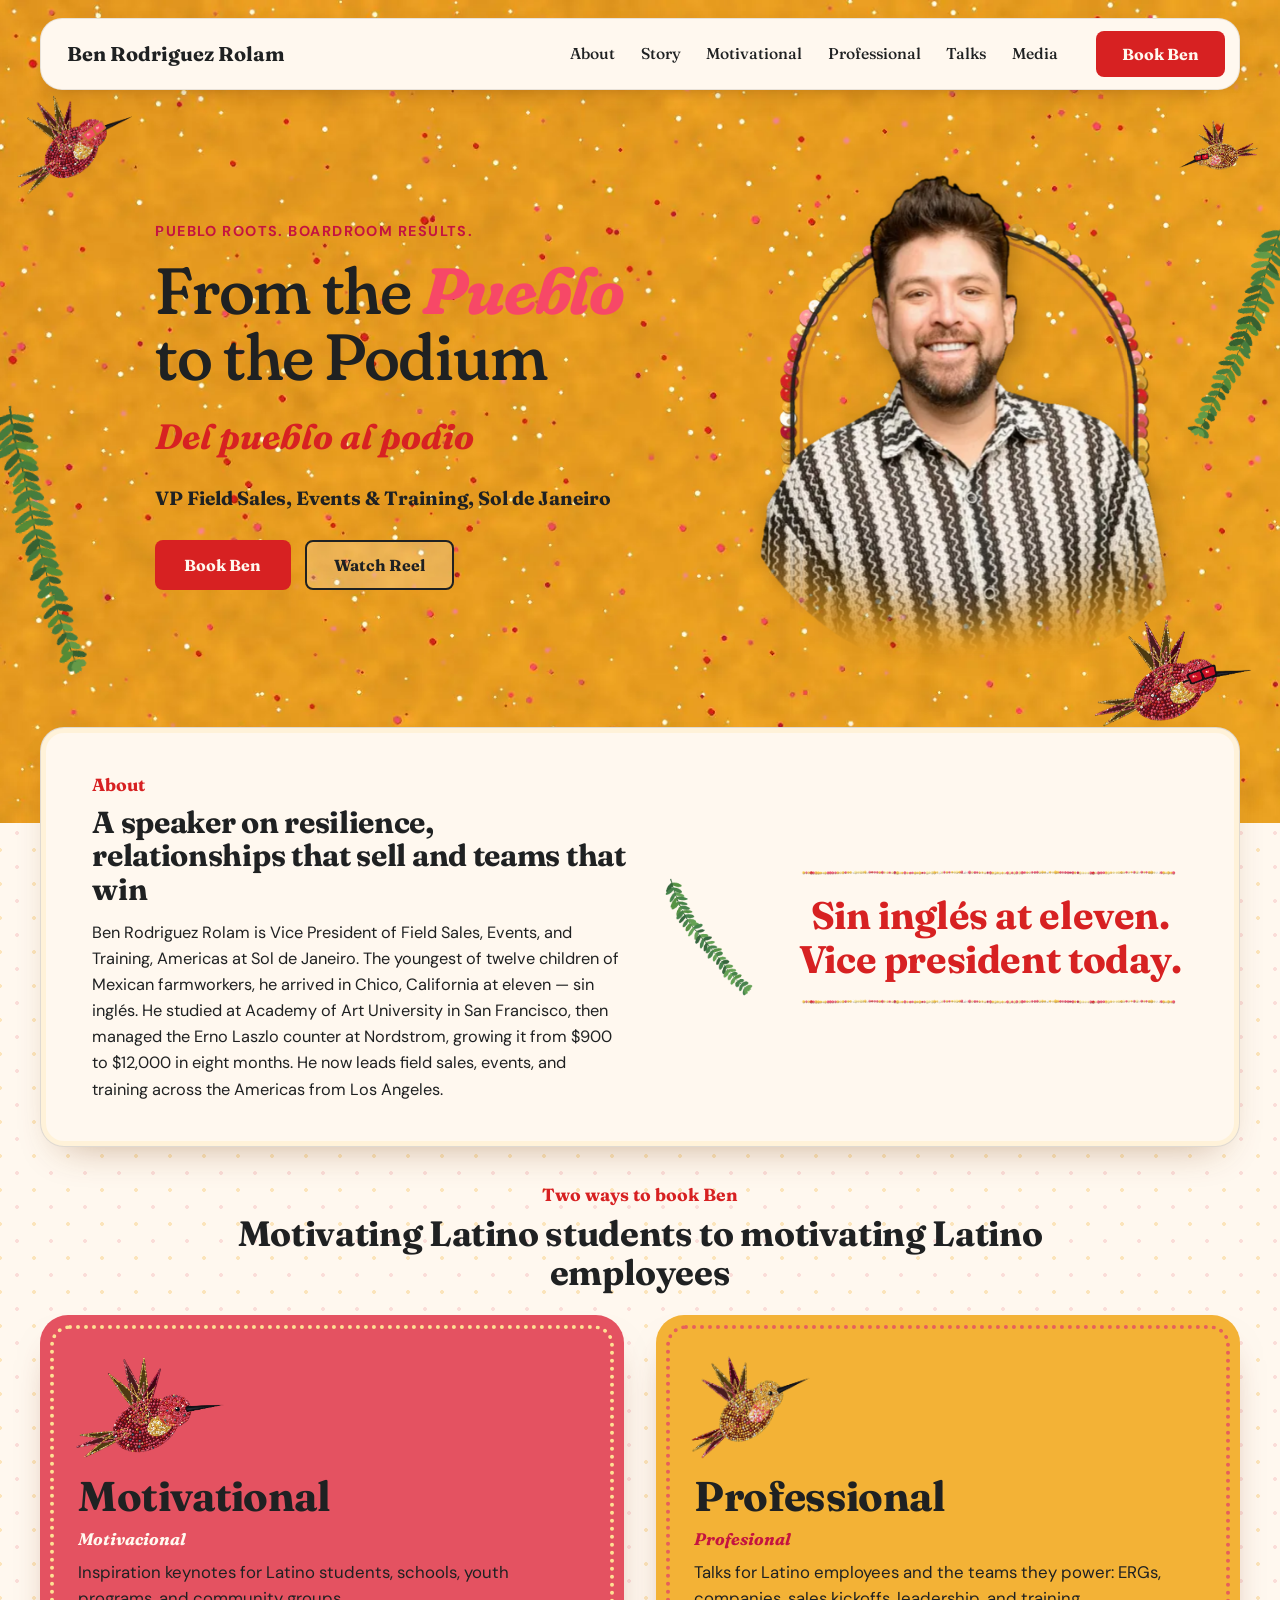
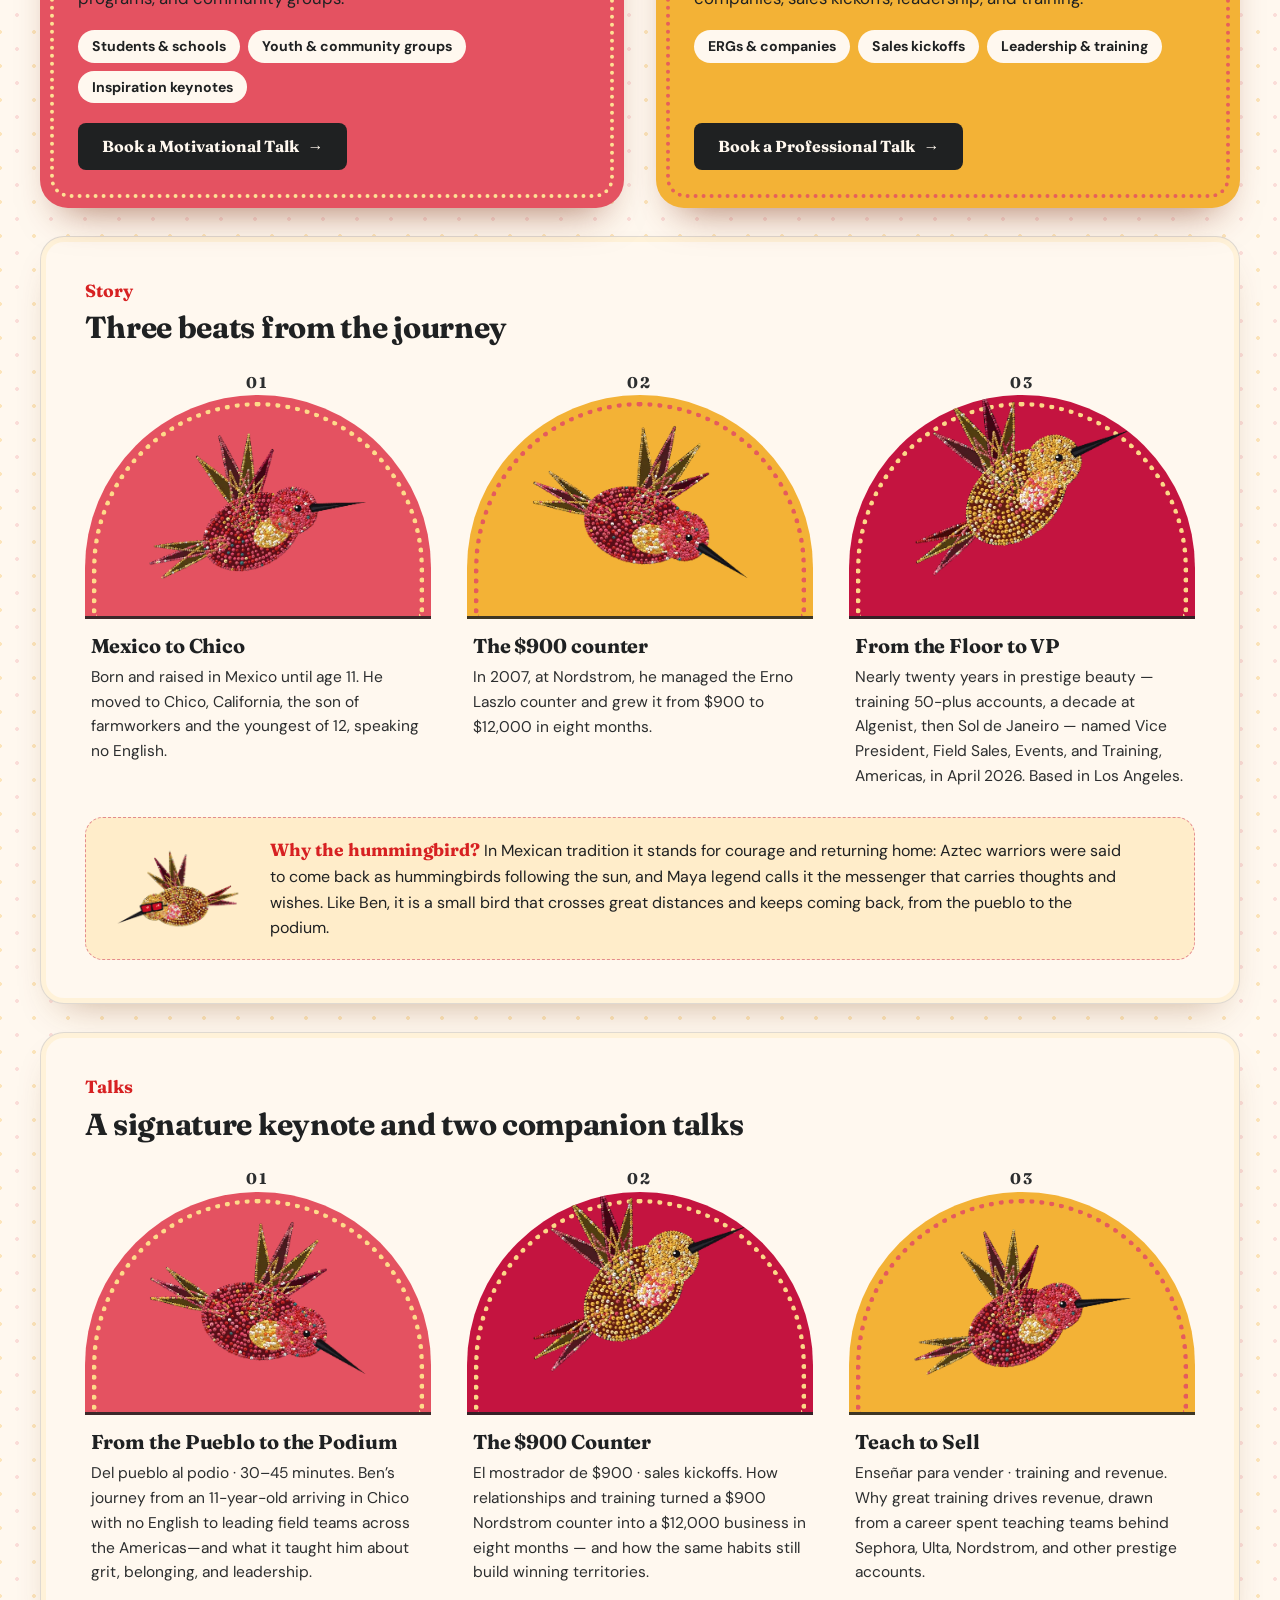
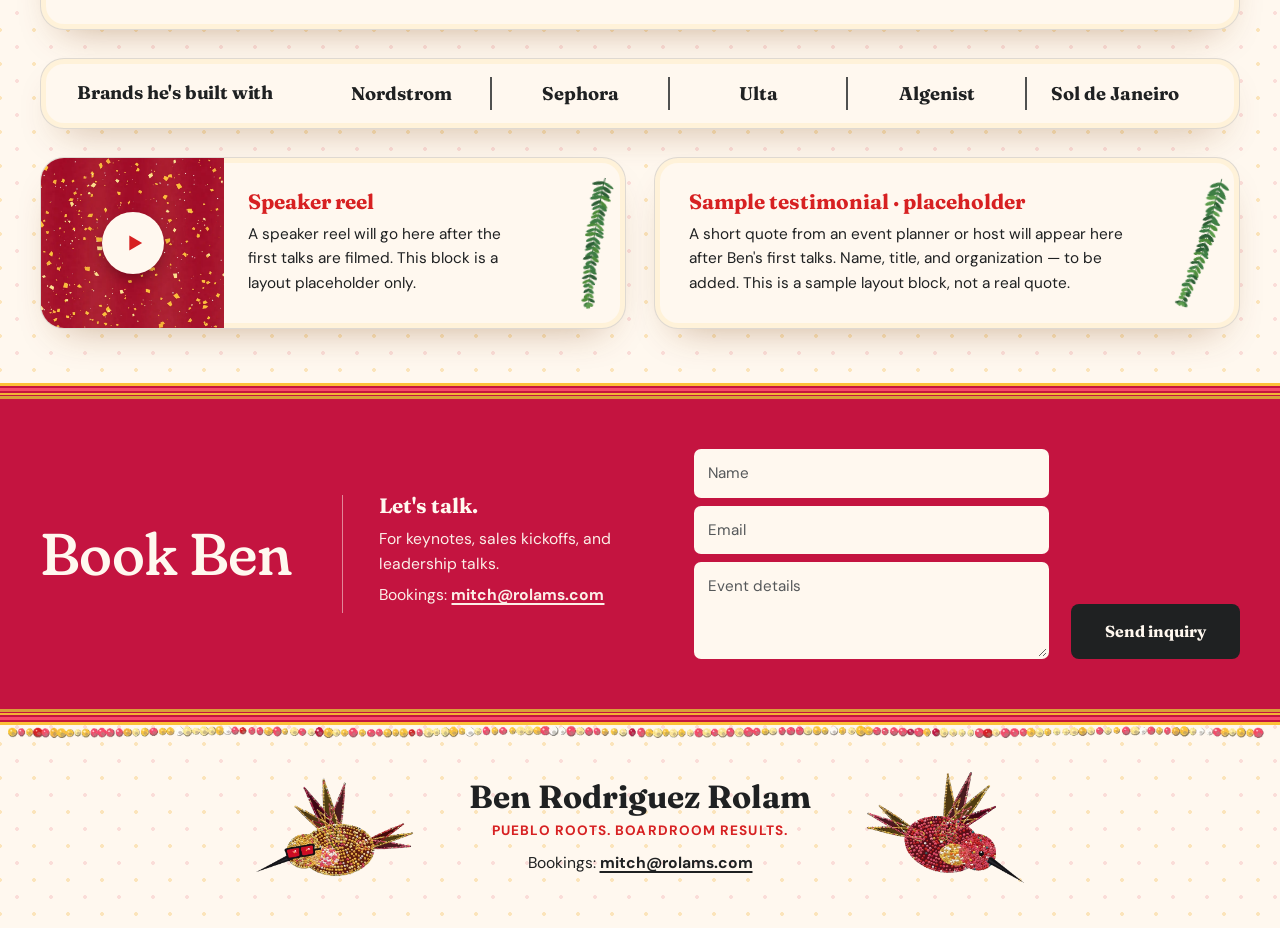
==== commit 66494a48: "Two routes: Motivational and Professional pages, homepage chooser, hummingbird note, nav update" ====
--- a/index.html
+++ b/index.html
@@ -32,7 +32,7 @@
 <link href="https://fonts.googleapis.com/css2?family=DM+Sans:ital,opsz,wght@0,9..40,400;0,9..40,500;0,9..40,700&family=Fraunces:ital,opsz,wght@0,9..144,500;0,9..144,700;1,9..144,500;1,9..144,700&display=swap" rel="stylesheet">
 <link rel="preload" as="image" href="assets/hero-gold.webp" type="image/webp">
 <script>document.documentElement.classList.add('js')</script>
-<link rel="stylesheet" href="styles.css?v=3">
+<link rel="stylesheet" href="styles.css?v=4">
 
 <script type="application/ld+json">
 {"@context":"https://schema.org","@type":"Person","name":"Ben Rodriguez Rolam","url":"https://benrodriguezrolam.com/","jobTitle":"VP Field Sales, Events & Training, Sol de Janeiro","description":"A speaker on resilience, relationships that sell and teams that win."}
@@ -47,9 +47,10 @@
     <ul class="nav__links" id="menu">
       <li><a href="#about">About</a></li>
       <li><a href="#story">Story</a></li>
+      <li><a href="/motivational/">Motivational</a></li>
+      <li><a href="/professional/">Professional</a></li>
       <li><a href="#talks">Talks</a></li>
       <li><a href="#media">Media</a></li>
-      <li><a href="#book">Book</a></li>
     </ul>
     <a class="btn btn--red nav__cta" href="#book">Book Ben</a>
     <button class="nav__toggle" type="button" aria-expanded="false" aria-controls="menu" aria-label="Menu"><span></span><span></span><span></span></button>
@@ -98,6 +99,31 @@
     </div>
   </section>
 
+  <section class="wrap choose reveal" id="routes" aria-labelledby="routes-h">
+    <div class="choose__head">
+      <p class="label">Two ways to book Ben</p>
+      <h2 id="routes-h">Motivating Latino students to motivating Latino employees</h2>
+    </div>
+    <div class="choose__grid">
+      <a class="route route--students" href="/motivational/">
+        <img class="route__bird" src="assets/bird-right.webp" alt="" width="560" height="391" loading="lazy">
+        <h3>Motivational</h3>
+        <p class="route__es" lang="es">Motivacional</p>
+        <p>Inspiration keynotes for Latino students, schools, youth programs, and community groups.</p>
+        <ul class="route__tags"><li>Students &amp; schools</li><li>Youth &amp; community groups</li><li>Inspiration keynotes</li></ul>
+        <span class="route__cta">Book a Motivational Talk <span aria-hidden="true">→</span></span>
+      </a>
+      <a class="route route--pros" href="/professional/">
+        <img class="route__bird" src="assets/bird-up-right.webp" alt="" width="560" height="489" loading="lazy">
+        <h3>Professional</h3>
+        <p class="route__es" lang="es">Profesional</p>
+        <p>Talks for Latino employees and the teams they power: ERGs, companies, sales kickoffs, leadership, and training.</p>
+        <ul class="route__tags"><li>ERGs &amp; companies</li><li>Sales kickoffs</li><li>Leadership &amp; training</li></ul>
+        <span class="route__cta">Book a Professional Talk <span aria-hidden="true">→</span></span>
+      </a>
+    </div>
+  </section>
+
   <section class="wrap panel-section reveal" id="story" aria-labelledby="story-h">
     <div class="paper panel">
       <p class="label">Story</p>
@@ -119,6 +145,10 @@
           <div class="card__body"><h3>From the Floor to VP</h3><p>Nearly twenty years in prestige beauty — training 50-plus accounts, a decade at Algenist, then Sol de Janeiro — named Vice President, Field Sales, Events, and Training, Americas, in April 2026. Based in Los Angeles.</p></div>
         </article>
       </div>
+      <aside class="birdnote" aria-label="Why the hummingbird">
+        <img src="assets/bird-up-left-glasses.webp" alt="" width="560" height="363" loading="lazy">
+        <p><strong>Why the hummingbird?</strong> In Mexican tradition it stands for courage and returning home: Aztec warriors were said to come back as hummingbirds following the sun, and Maya legend calls it the messenger that carries thoughts and wishes. Like Ben, it is a small bird that crosses great distances and keeps coming back, from the pueblo to the podium.</p>
+      </aside>
     </div>
   </section>
 
@@ -209,6 +239,6 @@
   </div>
 </footer>
 
-<script src="script.js?v=3"></script>
+<script src="script.js?v=4"></script>
 </body>
 </html>
--- a/styles.css
+++ b/styles.css
@@ -56,7 +56,7 @@
   box-shadow:0 8px 24px -14px rgba(90,40,0,.55);border:1.5px solid rgba(31,33,34,.1);
 }
 .nav__name{font-family:var(--serif);font-weight:700;font-size:1.25rem;text-decoration:none;white-space:nowrap;margin-right:auto}
-.nav__links{display:flex;gap:30px;list-style:none;margin:0 14px 0 0;padding:0}
+.nav__links{display:flex;gap:clamp(16px,2vw,28px);list-style:none;margin:0 14px 0 0;padding:0}
 .nav__links a{font-family:var(--serif);font-weight:500;text-decoration:none;font-size:.98rem;position:relative;padding:4px 0}
 .nav__links a::after{content:"";position:absolute;left:0;right:0;bottom:-1px;height:2px;border-radius:2px;background:var(--pink-hot);transform:scaleX(0);transition:transform .2s}
 .nav__links a:hover::after{transform:scaleX(1)}
@@ -305,3 +305,84 @@
   .js .reveal{opacity:1;transform:none;transition:none}
   .btn{transition:none}
 }
+
+
+/* ---------- two routes: chooser, sub-pages ---------- */
+.nav__links a[aria-current="page"]::after{transform:scaleX(1)}
+.choose{margin-top:34px}
+.choose__head{text-align:center;max-width:820px;margin:0 auto 22px}
+.choose__head h2{font-size:clamp(1.5rem,3vw,2.2rem)}
+.choose__grid{display:grid;grid-template-columns:1fr 1fr;gap:clamp(16px,2.6vw,32px)}
+.route{
+  position:relative;display:flex;flex-direction:column;align-items:flex-start;gap:6px;
+  padding:clamp(26px,3vw,40px);border-radius:28px;text-decoration:none;color:var(--ink);overflow:hidden;
+  box-shadow:0 22px 40px -22px rgba(120,40,10,.65);transition:transform .22s ease,box-shadow .22s ease;
+}
+.route::after{content:"";position:absolute;inset:10px;border-radius:20px;border:4px dotted rgba(255,232,150,.95);pointer-events:none}
+.route:hover{transform:translateY(-5px);box-shadow:0 30px 44px -22px rgba(120,40,10,.75)}
+.route--students{background:var(--pink)}
+.route--pros{background:var(--gold-2)}
+.route--pros::after{border-color:rgba(228,82,97,.85)}
+.route__bird{width:auto;max-width:none;height:clamp(84px,8.5vw,110px);margin:0 0 6px -6px;transition:transform .3s ease}
+.route:hover .route__bird{transform:translate(6px,-6px) rotate(-3deg)}
+.route h3{font-weight:700;font-size:clamp(1.9rem,3.4vw,2.6rem);letter-spacing:-.015em}
+.route__es{font-family:var(--serif);font-style:italic;font-weight:700;font-size:1.25rem;margin:0!important;color:var(--cream)}
+.route--pros .route__es{color:var(--magenta)}
+.route p{margin:0 0 4px;font-size:1.05rem;max-width:44ch}
+.route__tags{display:flex;flex-wrap:wrap;gap:8px;list-style:none;margin:8px 0 14px;padding:0}
+.route__tags li{background:var(--cream);border-radius:999px;padding:5px 14px;font-weight:700;font-size:.88rem}
+.route__cta{margin-top:auto;display:inline-flex;gap:.5em;align-items:center;background:var(--ink);color:var(--cream);font-family:var(--serif);font-weight:700;border-radius:8px;padding:.95em 1.5em;line-height:1}
+.route:hover .route__cta{background:var(--magenta)}
+
+.hero--sub{padding-bottom:132px}
+.hero--sub .hero__inner{padding-top:clamp(10px,2vw,28px)}
+.hero--sub .hero__photo{max-width:440px}
+.hero--sub h1{font-size:clamp(2.1rem,4.6vw,3.9rem)}
+.hero--sub .hero__text{padding-block:10px}
+.hero--sub .bird--right{bottom:70px}
+
+.duo{display:grid;grid-template-columns:1fr 1fr;gap:clamp(16px,2.4vw,28px);margin-top:28px}
+.duo__card{padding:clamp(22px,3vw,38px)}
+.duo__card h2{margin-bottom:16px}
+.ticks{list-style:none;margin:0;padding:0;display:grid;gap:10px}
+.ticks li{position:relative;padding-left:30px}
+.ticks li::before{content:"";position:absolute;left:2px;top:.42em;width:14px;height:14px;border-radius:50%;background:radial-gradient(circle at 35% 30%,#FFE28C,var(--pink-hot) 72%);box-shadow:0 0 0 2px rgba(196,20,64,.15)}
+.ticks li:nth-child(even)::before{background:radial-gradient(circle at 35% 30%,#FFF1B8,var(--gold-2) 72%)}
+.duo__note{margin:18px 0 0;font-style:italic;font-size:.95rem;color:#3a3c3d}
+.swap{display:flex;align-items:center;justify-content:space-between;gap:20px;padding:clamp(18px,2.4vw,28px) clamp(20px,3vw,40px);margin-top:28px}
+.swap__text{margin:0;font-size:1.02rem}
+.swap__text strong{font-family:var(--serif);font-size:1.15rem;display:block}
+.foot__links{margin-top:8px!important;font-size:.9rem!important}
+.foot__links a{text-underline-offset:3px}
+
+@media (max-width:1040px){
+  .nav__links{
+    position:absolute;left:0;right:0;top:calc(100% + 8px);margin:0;flex-direction:column;gap:0;
+    background:var(--cream);border-radius:18px;border:1.5px solid rgba(31,33,34,.12);padding:8px 22px;
+    box-shadow:0 18px 30px -14px rgba(90,40,0,.5);display:none;
+  }
+  .nav__links.open{display:flex}
+  .nav__links li+li{border-top:1px solid rgba(31,33,34,.1)}
+  .nav__links a{display:block;padding:14px 0;font-size:1.1rem}
+  .nav__links a::after{display:none}
+  .nav__toggle{display:flex}
+}
+@media (max-width:860px){
+  .choose__grid,.duo{grid-template-columns:1fr}
+  .swap{flex-direction:column;align-items:flex-start}
+  .hero--sub{padding-bottom:110px}
+}
+@media (max-width:640px){
+  .route{padding:26px 22px 24px}
+  .route__cta{width:100%;justify-content:center}
+  .swap .btn{width:100%}
+}
+@media (prefers-reduced-motion:reduce){.route,.route__bird{transition:none}.route:hover{transform:none}}
+
+.birdnote{display:flex;align-items:center;gap:clamp(14px,2.4vw,28px);margin-top:28px;padding:18px clamp(16px,2.4vw,28px);border-radius:18px;background:rgba(252,192,56,.2);border:1.5px dashed rgba(196,20,64,.45)}
+.birdnote img{flex:none;width:clamp(84px,10vw,130px);height:auto}
+.birdnote p{margin:0;font-size:1rem;max-width:78ch}
+.birdnote strong{font-family:var(--serif);color:var(--red);font-size:1.1rem}
+@media (max-width:640px){.birdnote{flex-direction:column;align-items:flex-start;gap:6px}.birdnote img{width:96px}}
+@media (max-width:860px){.hero--sub .hero__text{padding-top:84px}}
+@media (max-width:520px){.hero--sub .hero__btns .btn{flex:1 1 100%}}
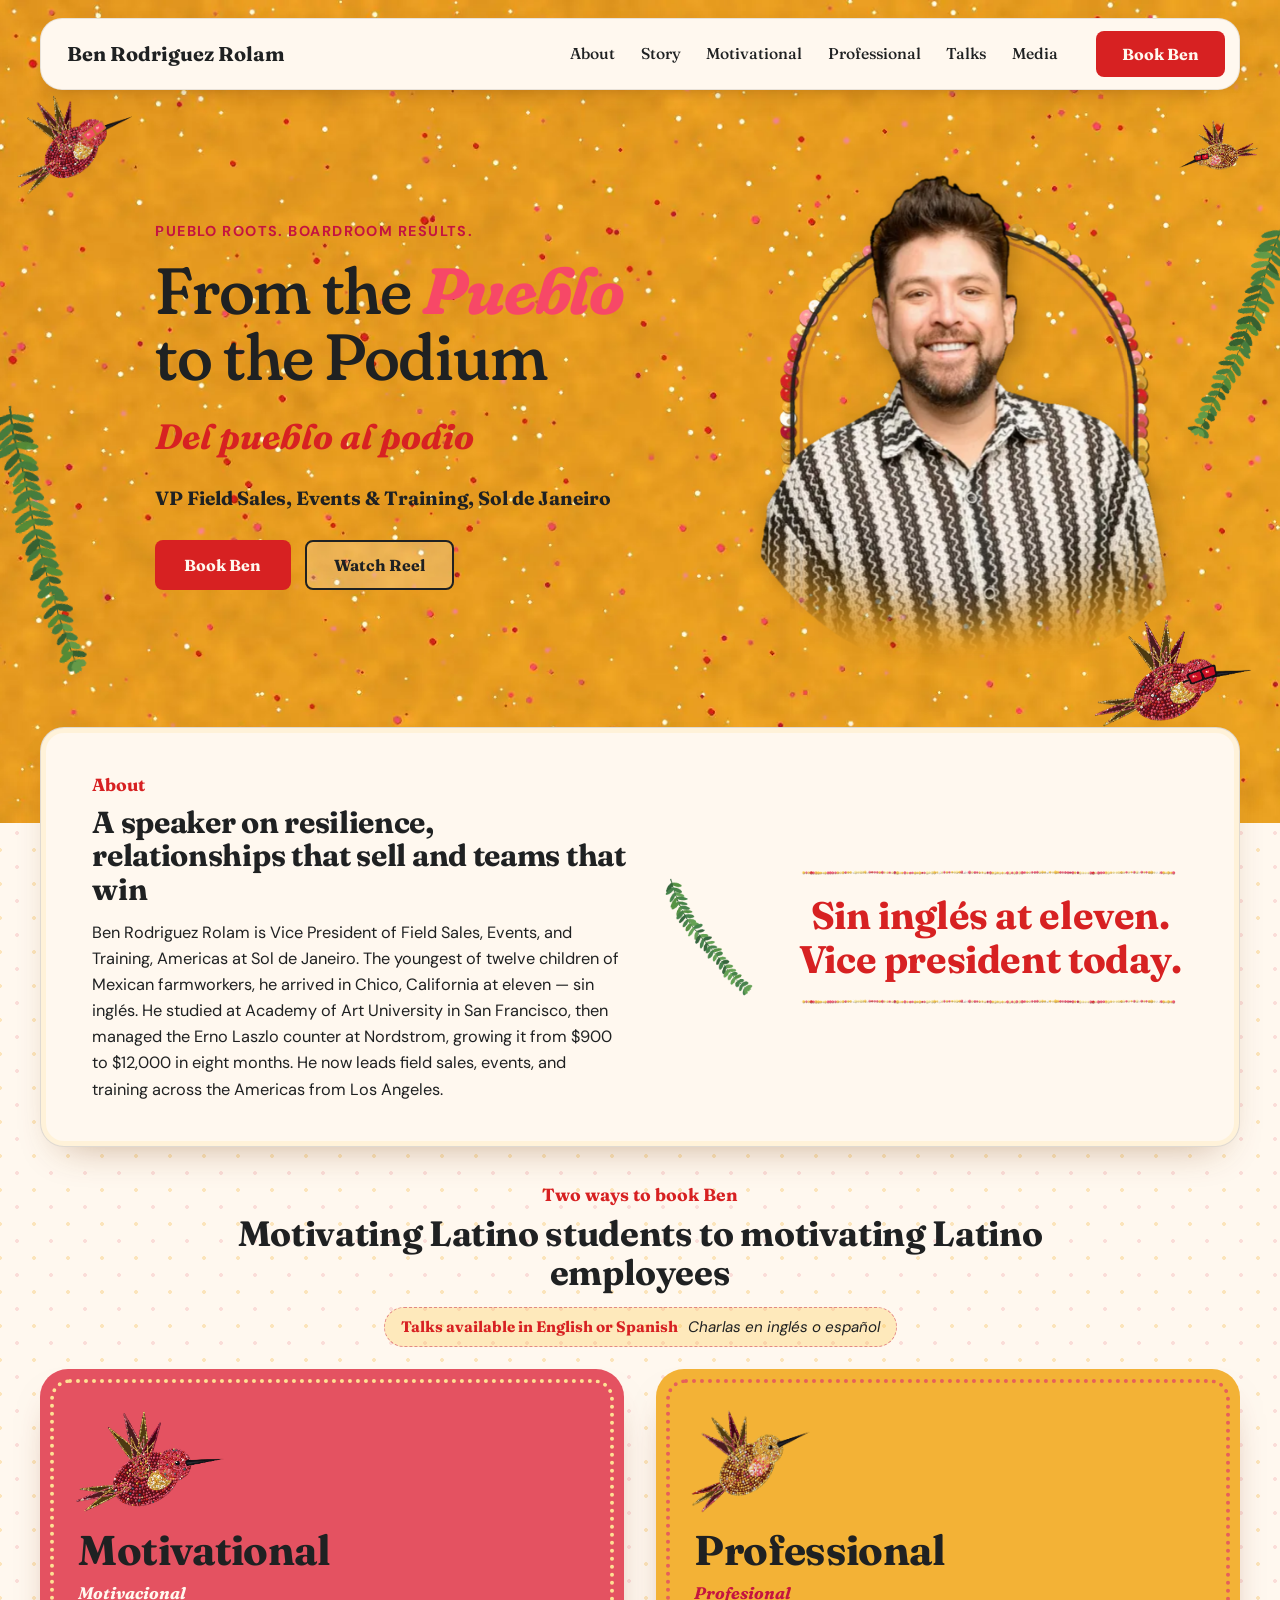
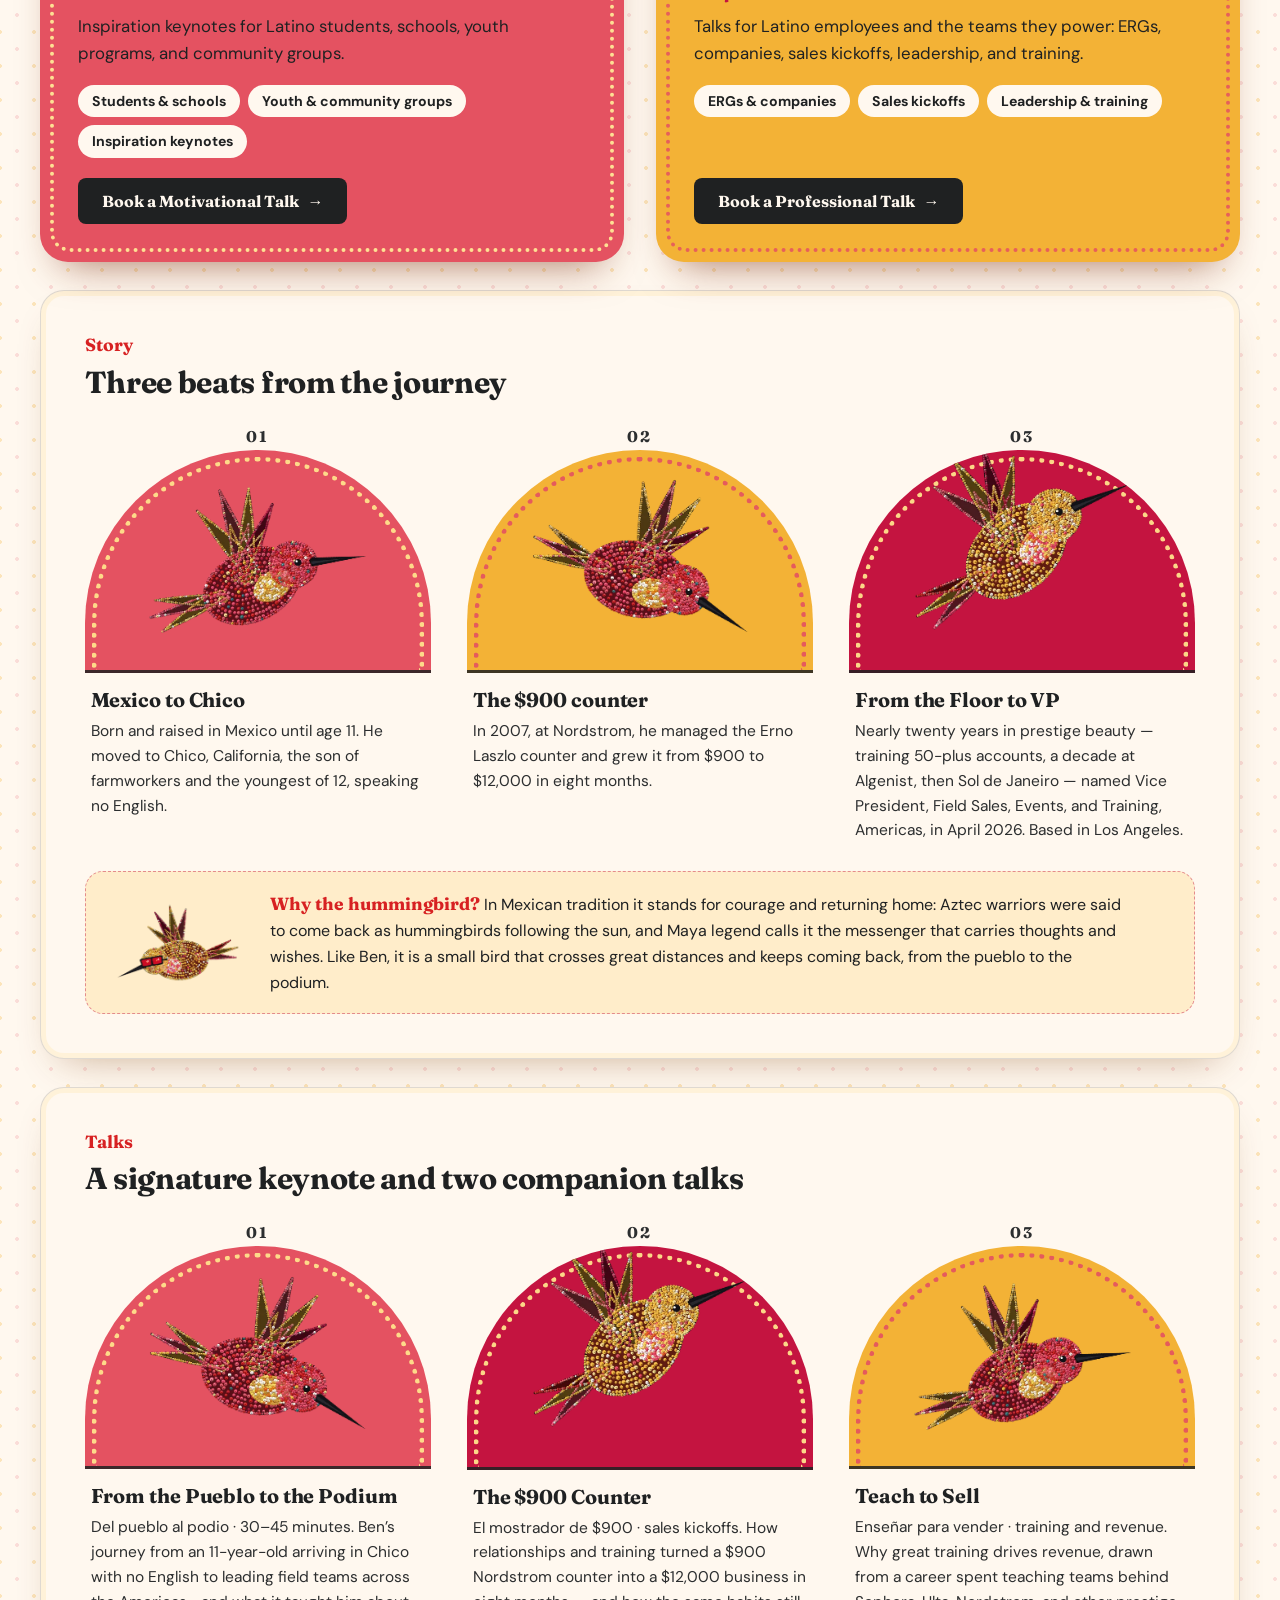
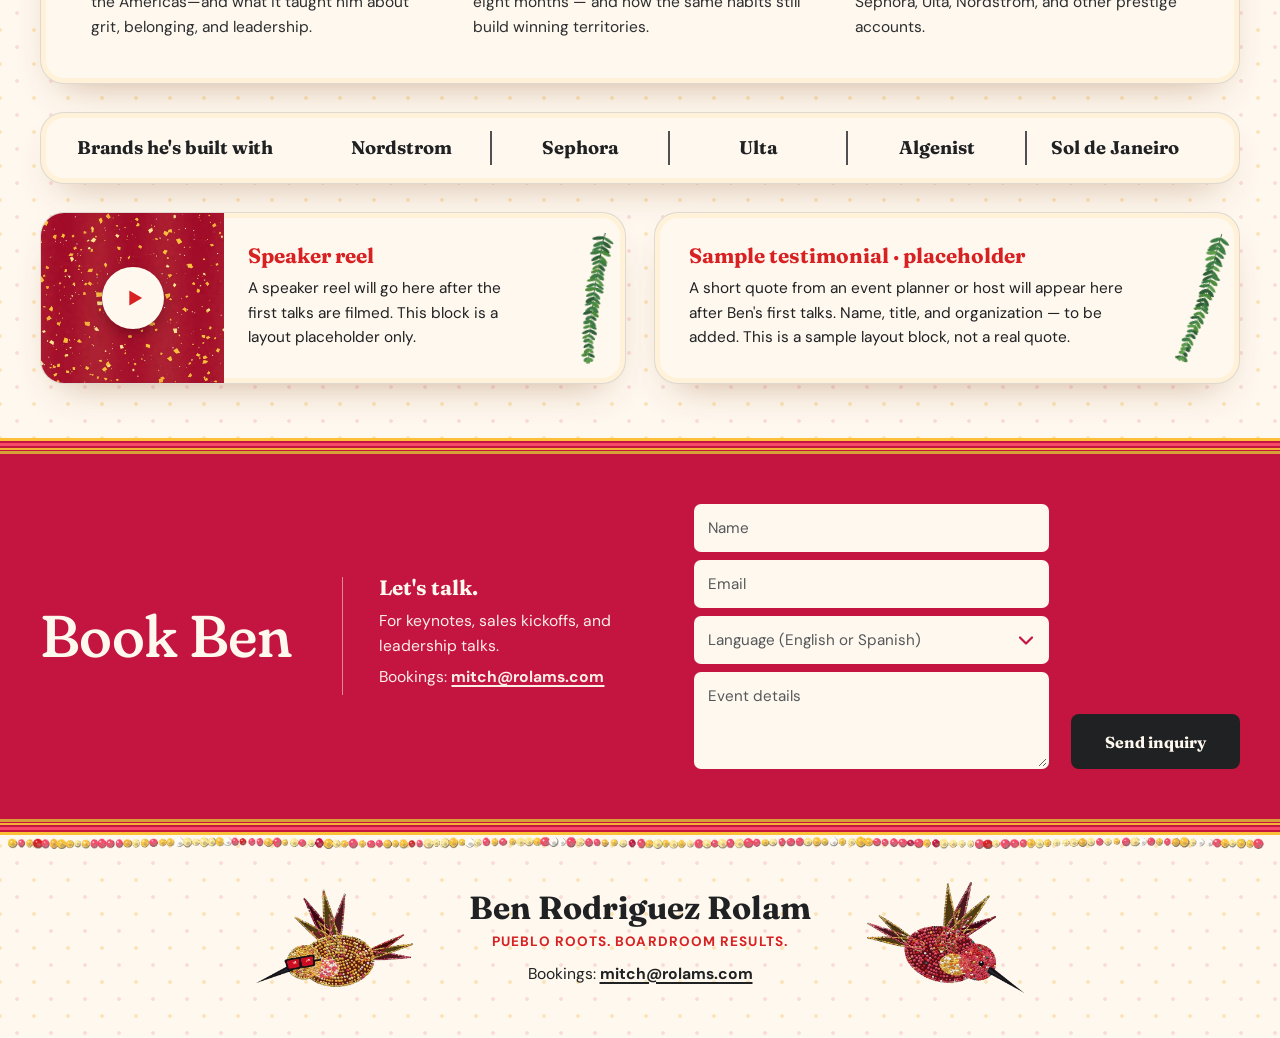
==== commit c1099d6e: "Add English/Spanish language note and optional Language field to booking forms" ====
--- a/index.html
+++ b/index.html
@@ -32,7 +32,7 @@
 <link href="https://fonts.googleapis.com/css2?family=DM+Sans:ital,opsz,wght@0,9..40,400;0,9..40,500;0,9..40,700&family=Fraunces:ital,opsz,wght@0,9..144,500;0,9..144,700;1,9..144,500;1,9..144,700&display=swap" rel="stylesheet">
 <link rel="preload" as="image" href="assets/hero-gold.webp" type="image/webp">
 <script>document.documentElement.classList.add('js')</script>
-<link rel="stylesheet" href="styles.css?v=4">
+<link rel="stylesheet" href="styles.css?v=5">
 
 <script type="application/ld+json">
 {"@context":"https://schema.org","@type":"Person","name":"Ben Rodriguez Rolam","url":"https://benrodriguezrolam.com/","jobTitle":"VP Field Sales, Events & Training, Sol de Janeiro","description":"A speaker on resilience, relationships that sell and teams that win."}
@@ -103,6 +103,7 @@
     <div class="choose__head">
       <p class="label">Two ways to book Ben</p>
       <h2 id="routes-h">Motivating Latino students to motivating Latino employees</h2>
+      <p class="langnote"><strong>Talks available in English or Spanish</strong> <span lang="es">Charlas en inglés o español</span></p>
     </div>
     <div class="choose__grid">
       <a class="route route--students" href="/motivational/">
@@ -214,6 +215,7 @@
       <form class="form" id="inquiry" action="https://formsubmit.co/156e5ff64beb17ed84e6ebee5ea1a832" method="POST">
         <label><span class="sr">Name</span><input type="text" name="name" placeholder="Name" autocomplete="name" required></label>
         <label><span class="sr">Email</span><input type="email" name="email" placeholder="Email" autocomplete="email" required></label>
+        <label class="form__lang"><span class="sr">Language (English or Spanish)</span><select name="language"><option value="">Language (English or Spanish)</option><option value="English">English</option><option value="Spanish">Spanish</option><option value="Either / not sure">Either / not sure</option></select></label>
         <label><span class="sr">Event details</span><textarea name="message" rows="3" placeholder="Event details"></textarea></label>
         <input type="hidden" name="_subject" value="New speaking inquiry — benrodriguezrolam.com">
         <input type="hidden" name="_template" value="table">
@@ -239,6 +241,6 @@
   </div>
 </footer>
 
-<script src="script.js?v=4"></script>
+<script src="script.js?v=5"></script>
 </body>
 </html>
--- a/styles.css
+++ b/styles.css
@@ -195,8 +195,8 @@
 .book__copy{border-left:1.5px solid rgba(255,248,239,.5);padding-left:clamp(18px,3vw,36px);max-width:300px}
 .book__copy h3{font-size:1.3rem;margin-bottom:8px}
 .book__copy p{margin:0 0 6px;font-size:.98rem;opacity:.96}
-.form{display:grid;grid-template-columns:1fr auto;grid-template-areas:"n b" "e b" "d b";gap:8px 22px;align-items:start;max-width:620px;justify-self:end;width:100%}
-.form label:nth-of-type(1){grid-area:n}.form label:nth-of-type(2){grid-area:e}.form label:nth-of-type(3){grid-area:d}
+.form{display:grid;grid-template-columns:1fr auto;grid-template-areas:"n b" "e b" "l b" "d b";gap:8px 22px;align-items:start;max-width:620px;justify-self:end;width:100%}
+.form label:nth-of-type(1){grid-area:n}.form label:nth-of-type(2){grid-area:e}.form label:nth-of-type(3){grid-area:l}.form label:nth-of-type(4){grid-area:d}
 .form .btn{grid-area:b;align-self:end;padding:1.1em 2em}
 .form input,.form textarea{
   width:100%;font:inherit;font-size:.95rem;color:var(--ink);background:var(--cream);
@@ -282,7 +282,7 @@
   .media__card--quote .media__sprig{top:50%;bottom:auto;height:110px;transform:translateY(-50%) rotate(10deg)}
   .book__inner{grid-template-columns:1fr}
   .book__copy{border-left:0;padding-left:0;border-top:1.5px solid rgba(255,248,239,.4);padding-top:18px}
-  .form{grid-template-columns:1fr;grid-template-areas:"n" "e" "d" "b"}
+  .form{grid-template-columns:1fr;grid-template-areas:"n" "e" "l" "d" "b"}
   .form .btn{width:100%}
   .foot__inner{flex-direction:column;gap:10px;padding-top:16px}
   .foot__bird{width:96px}
@@ -386,3 +386,19 @@
 @media (max-width:640px){.birdnote{flex-direction:column;align-items:flex-start;gap:6px}.birdnote img{width:96px}}
 @media (max-width:860px){.hero--sub .hero__text{padding-top:84px}}
 @media (max-width:520px){.hero--sub .hero__btns .btn{flex:1 1 100%}}
+
+.form select{
+  width:100%;font:inherit;font-size:.95rem;color:var(--ink);background-color:var(--cream);display:block;
+  border:2px solid transparent;border-radius:7px;padding:10px 38px 10px 12px;cursor:pointer;
+  -webkit-appearance:none;appearance:none;
+  background-image:url("data:image/svg+xml,%3Csvg xmlns='http://www.w3.org/2000/svg' width='14' height='9' viewBox='0 0 14 9'%3E%3Cpath d='M1 1.5l6 6 6-6' fill='none' stroke='%23C41440' stroke-width='2.2' stroke-linecap='round' stroke-linejoin='round'/%3E%3C/svg%3E");
+  background-repeat:no-repeat;background-position:right 14px center;
+}
+.form select:has(option[value=""]:checked){color:#55585a}
+.form select:focus{outline:3px solid var(--gold);outline-offset:1px}
+.langnote{margin:0 0 14px;display:inline-flex;flex-wrap:wrap;gap:4px 10px;align-items:baseline;padding:7px 16px;border-radius:999px;background:rgba(252,192,56,.28);border:1.5px dashed rgba(196,20,64,.45);font-size:.95rem}
+.langnote strong{font-family:var(--serif);color:var(--red)}
+.langnote span{font-style:italic}
+.choose__head .langnote{margin:14px 0 0}
+.duo__card .langnote{margin:18px 0 0}
+.duo__card .langnote + .duo__note{margin-top:14px}
